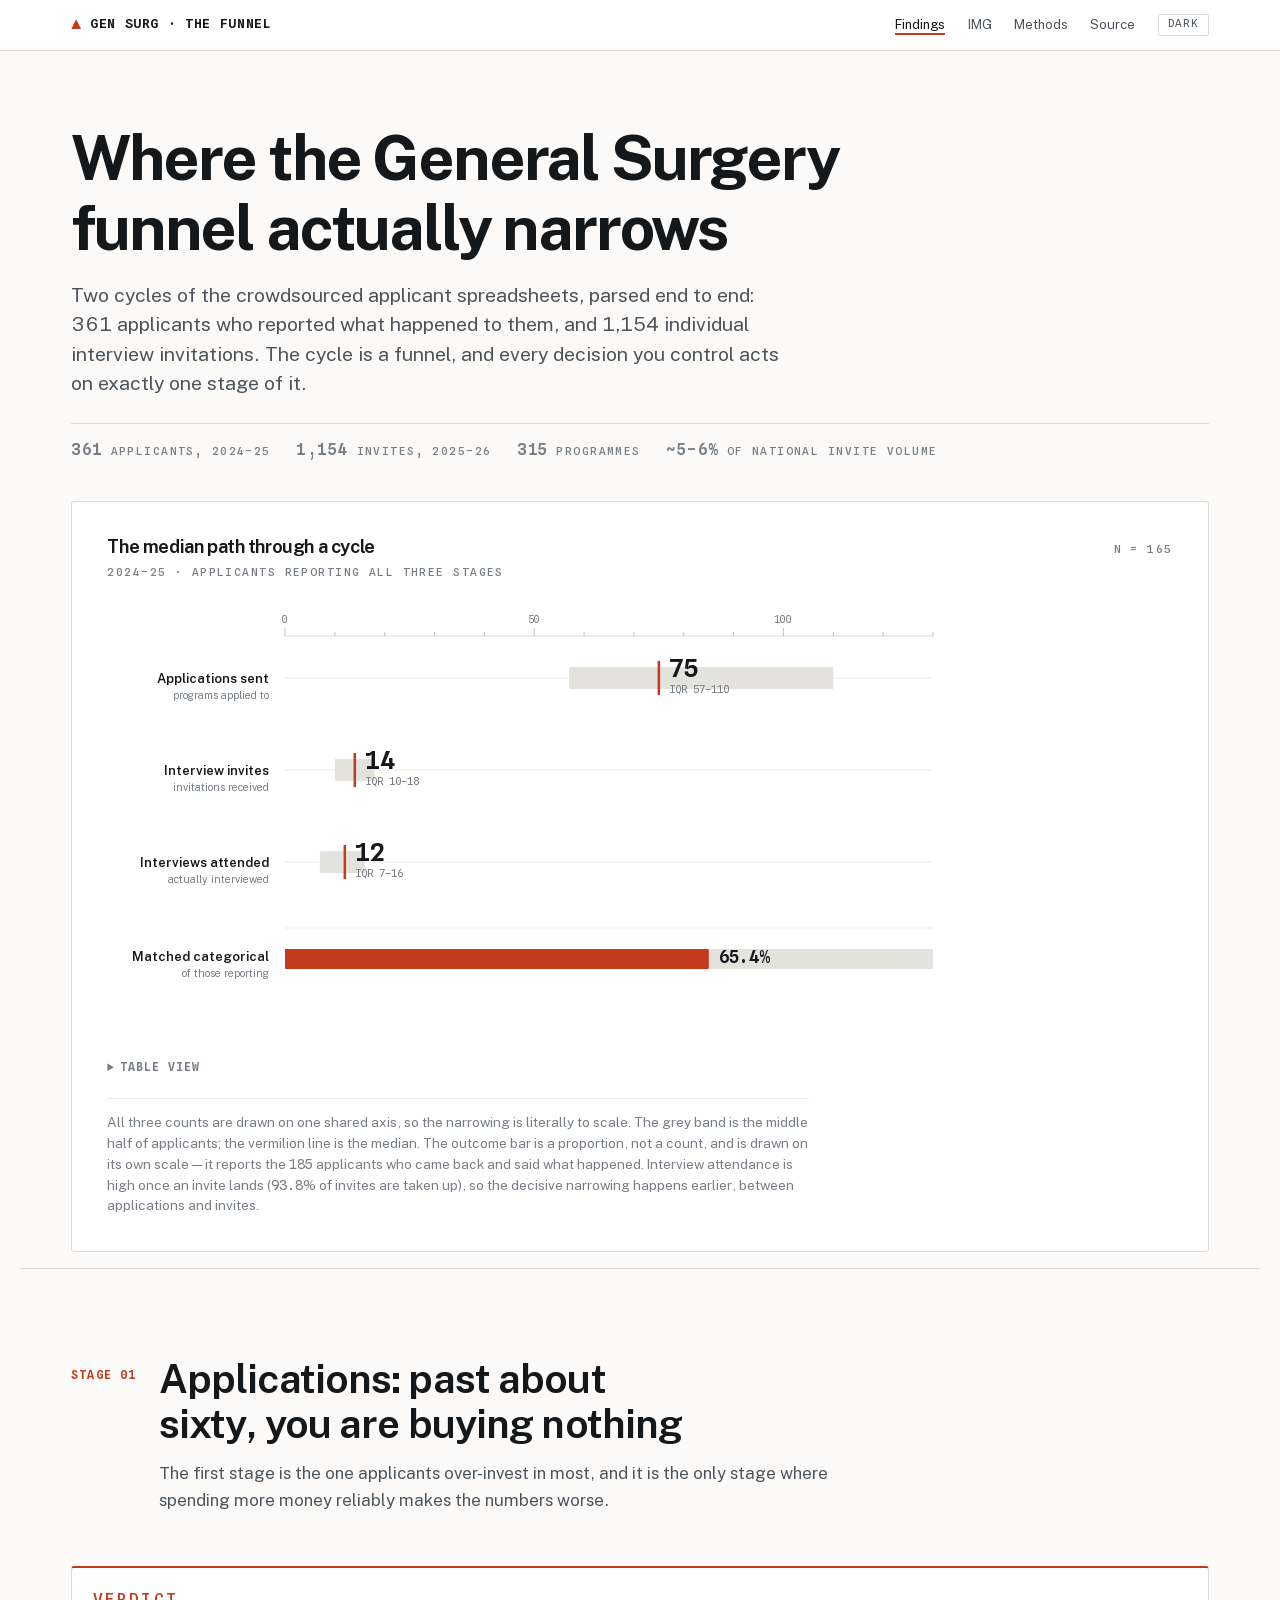
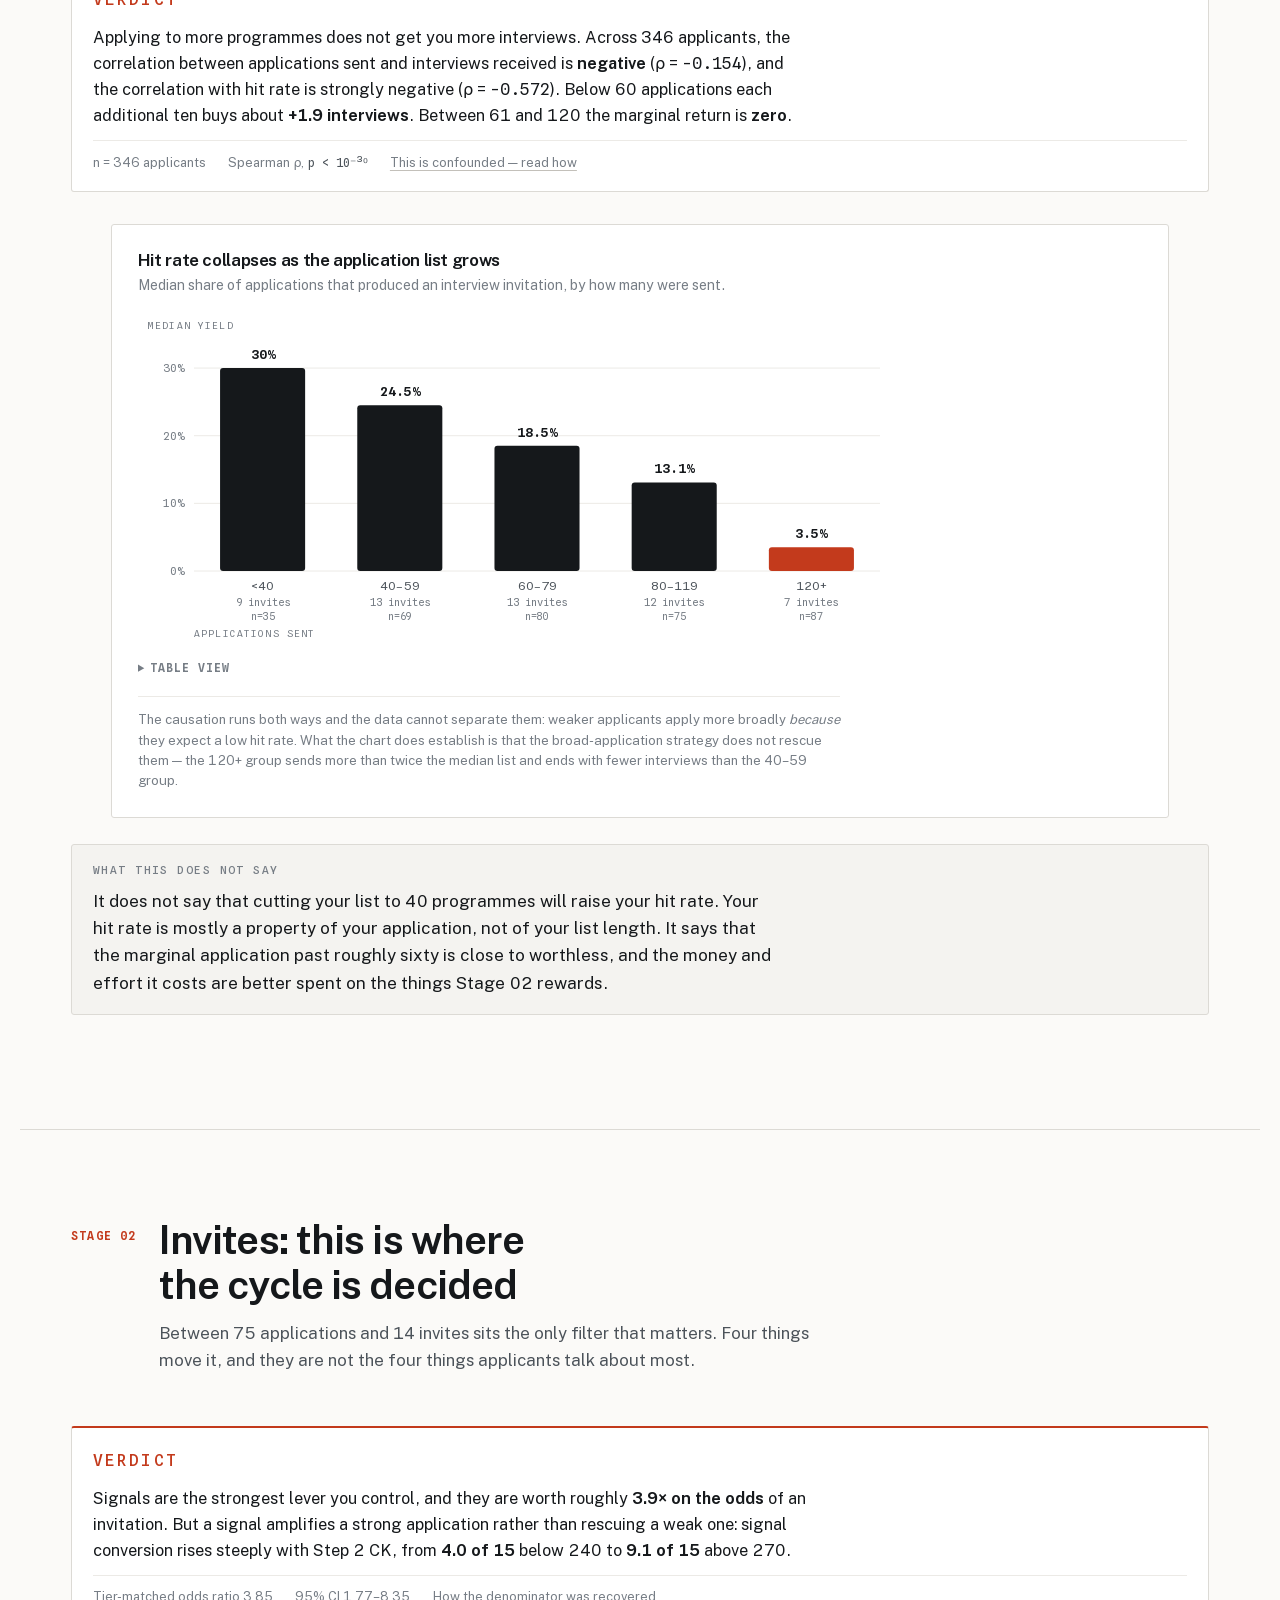
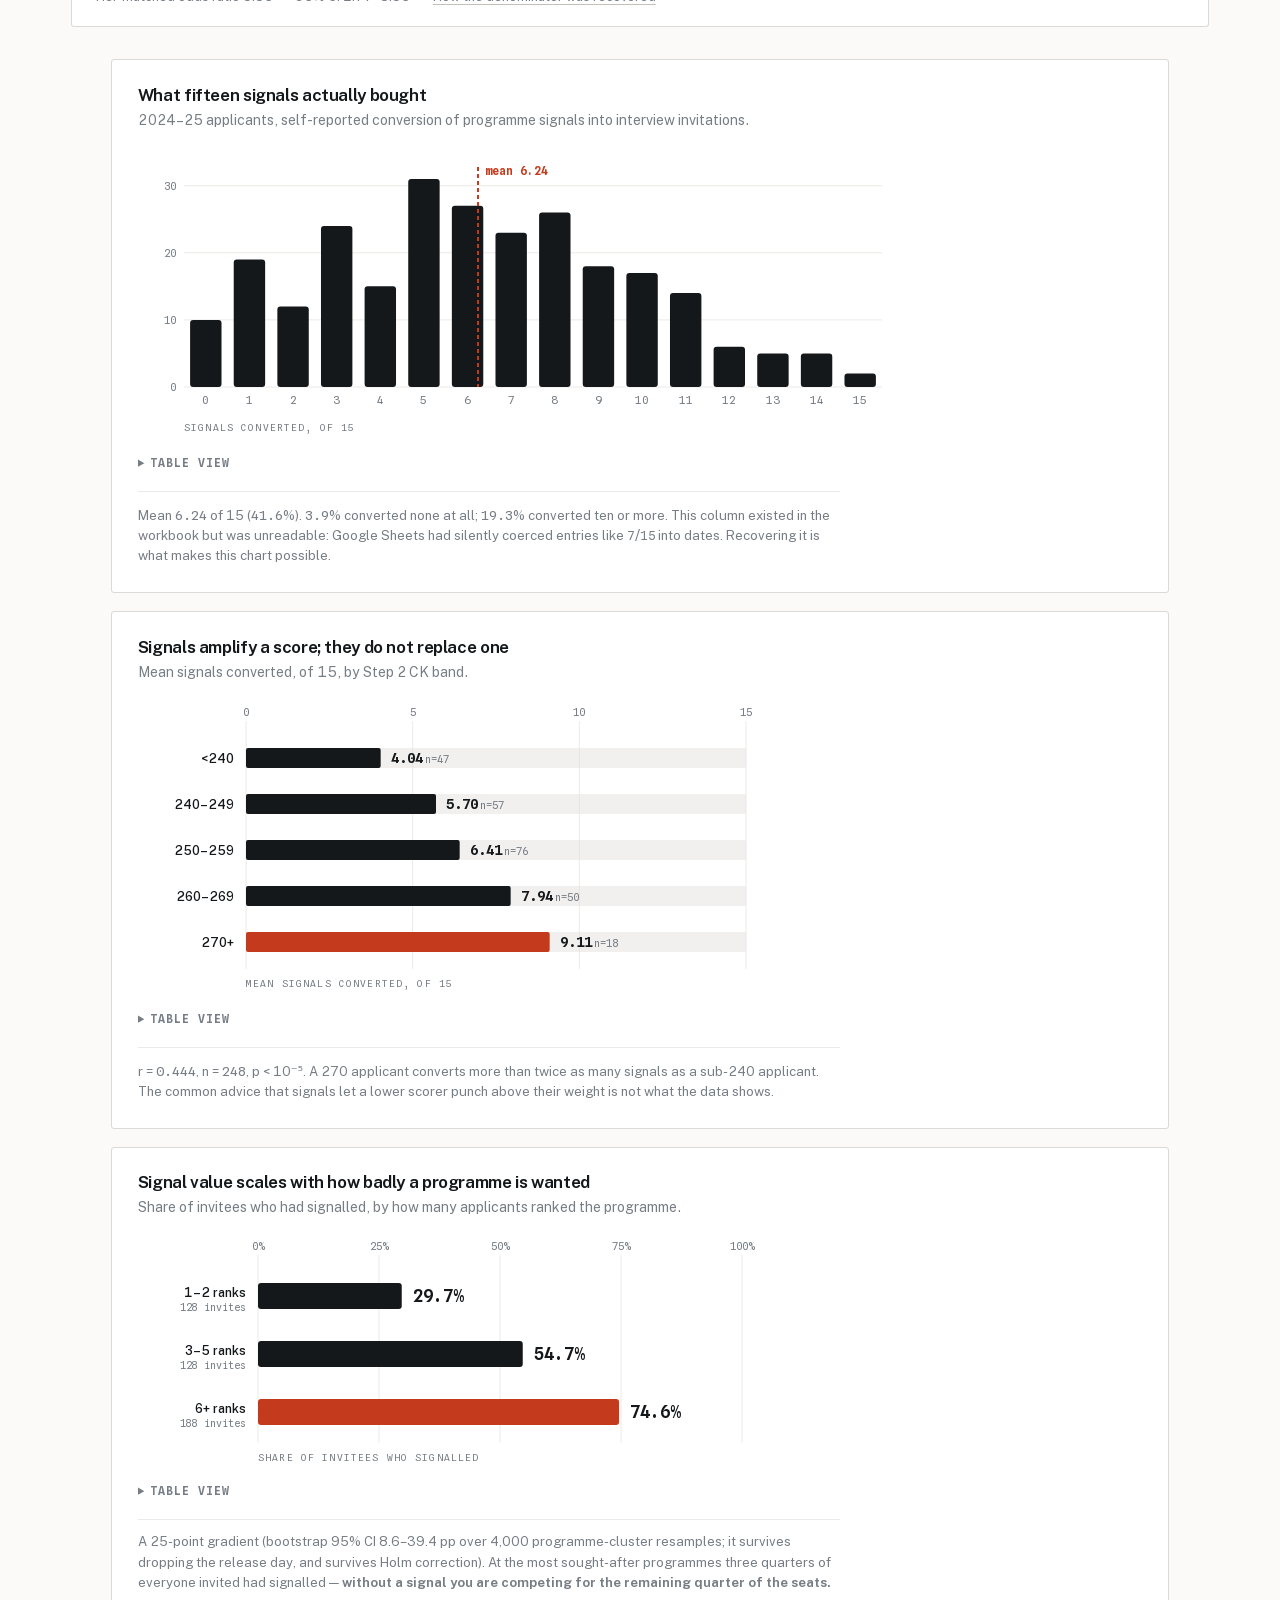
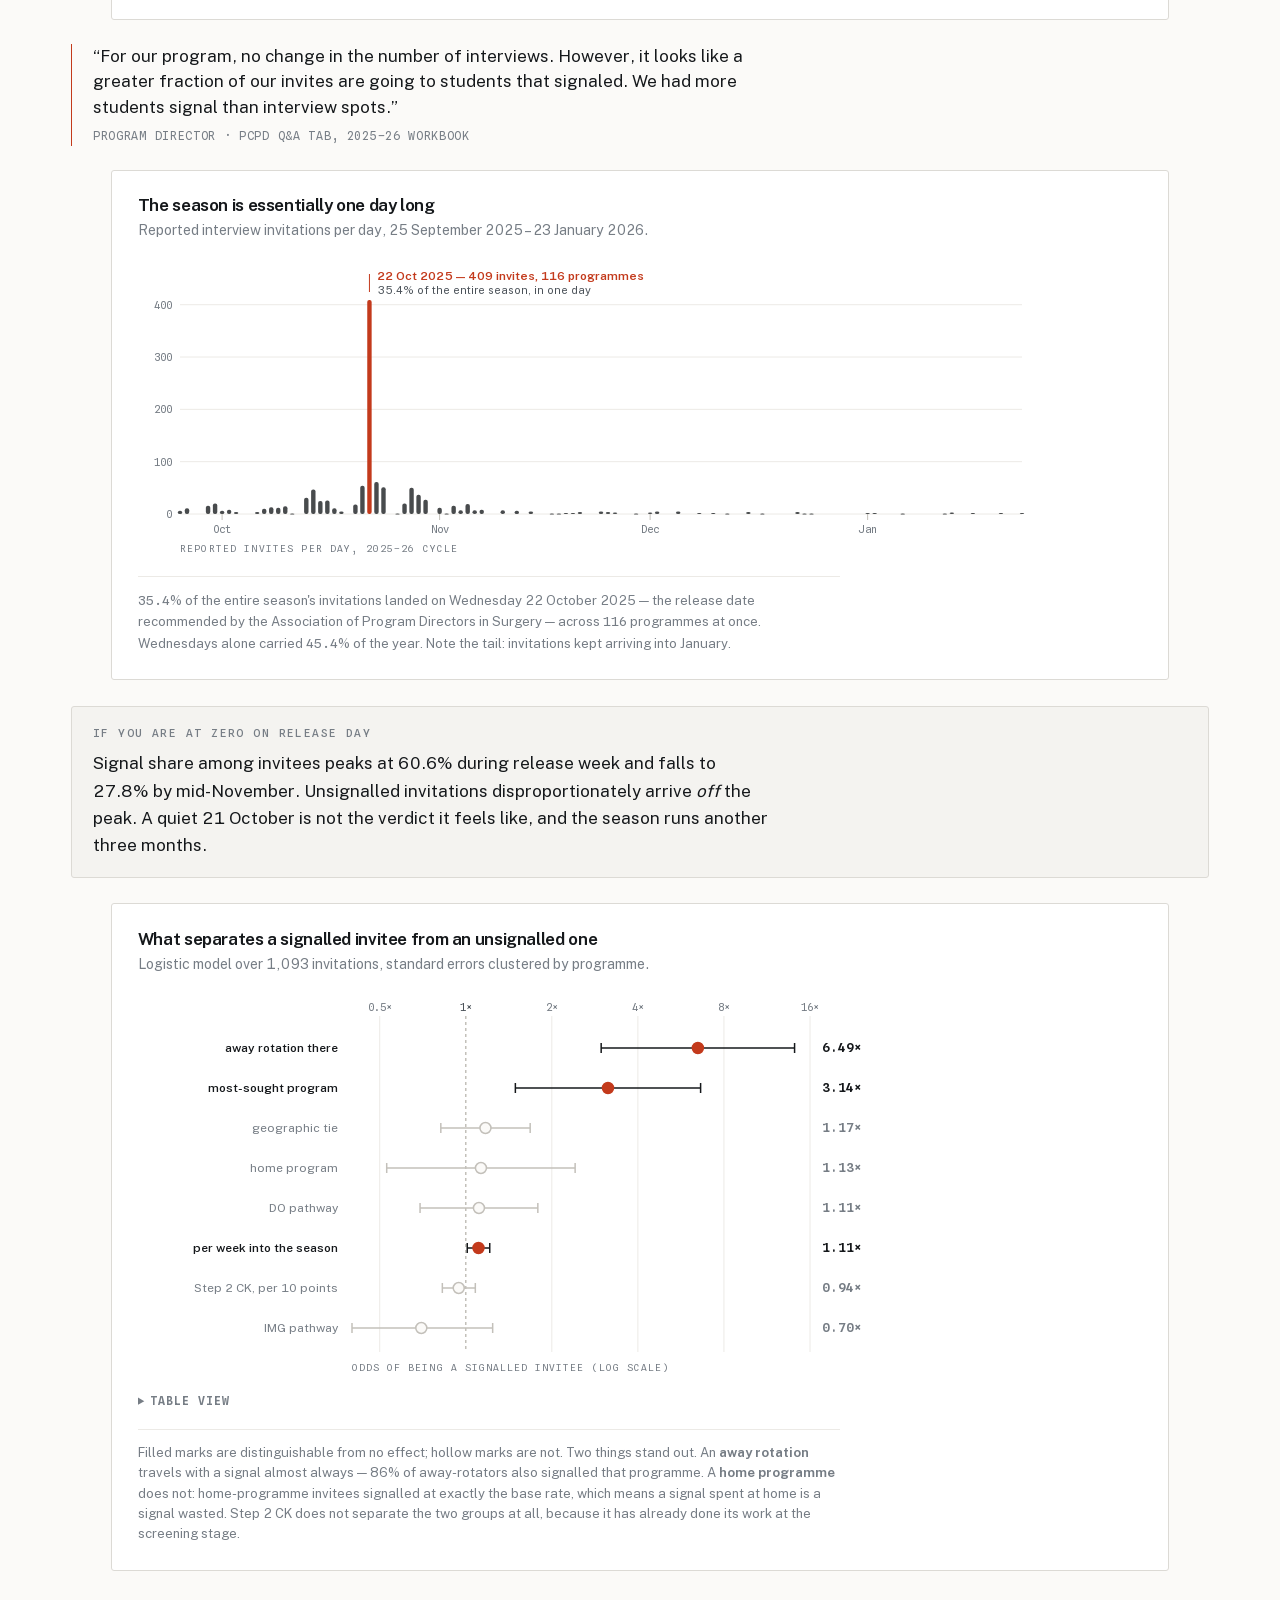
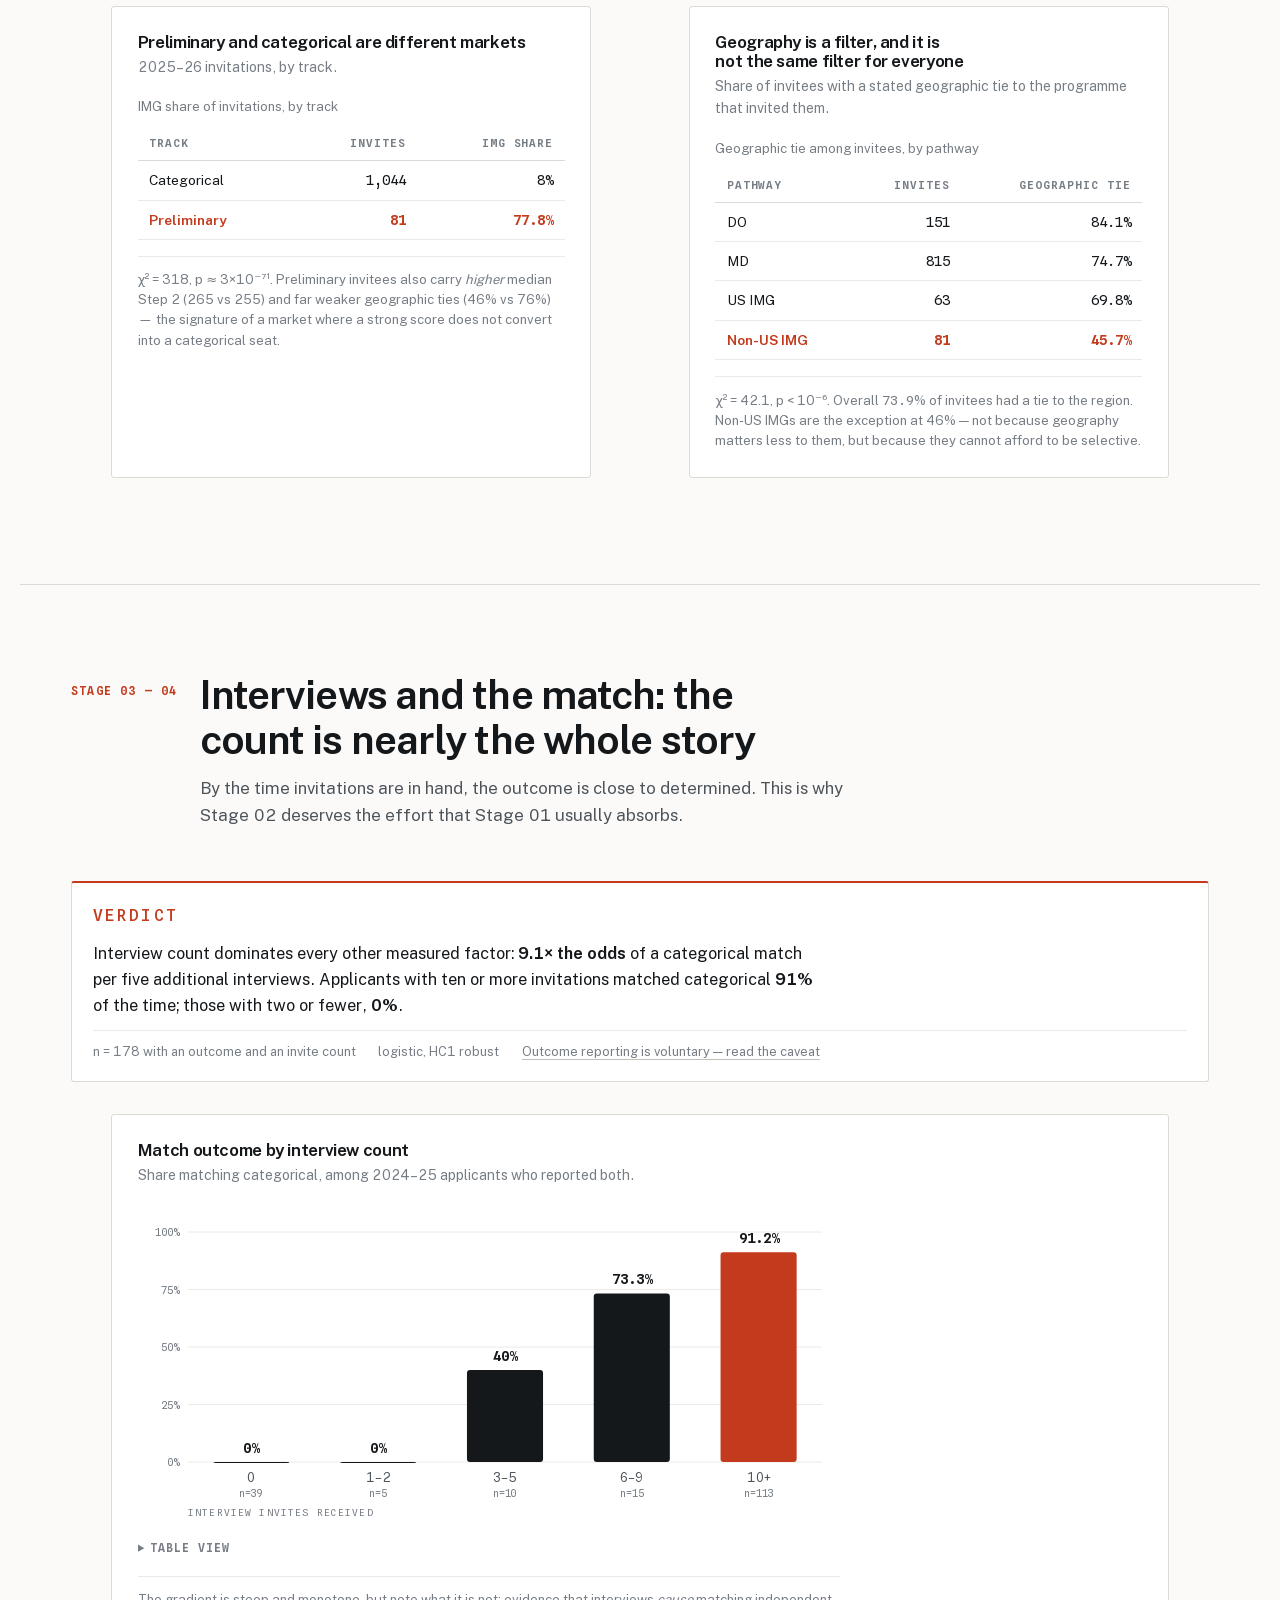
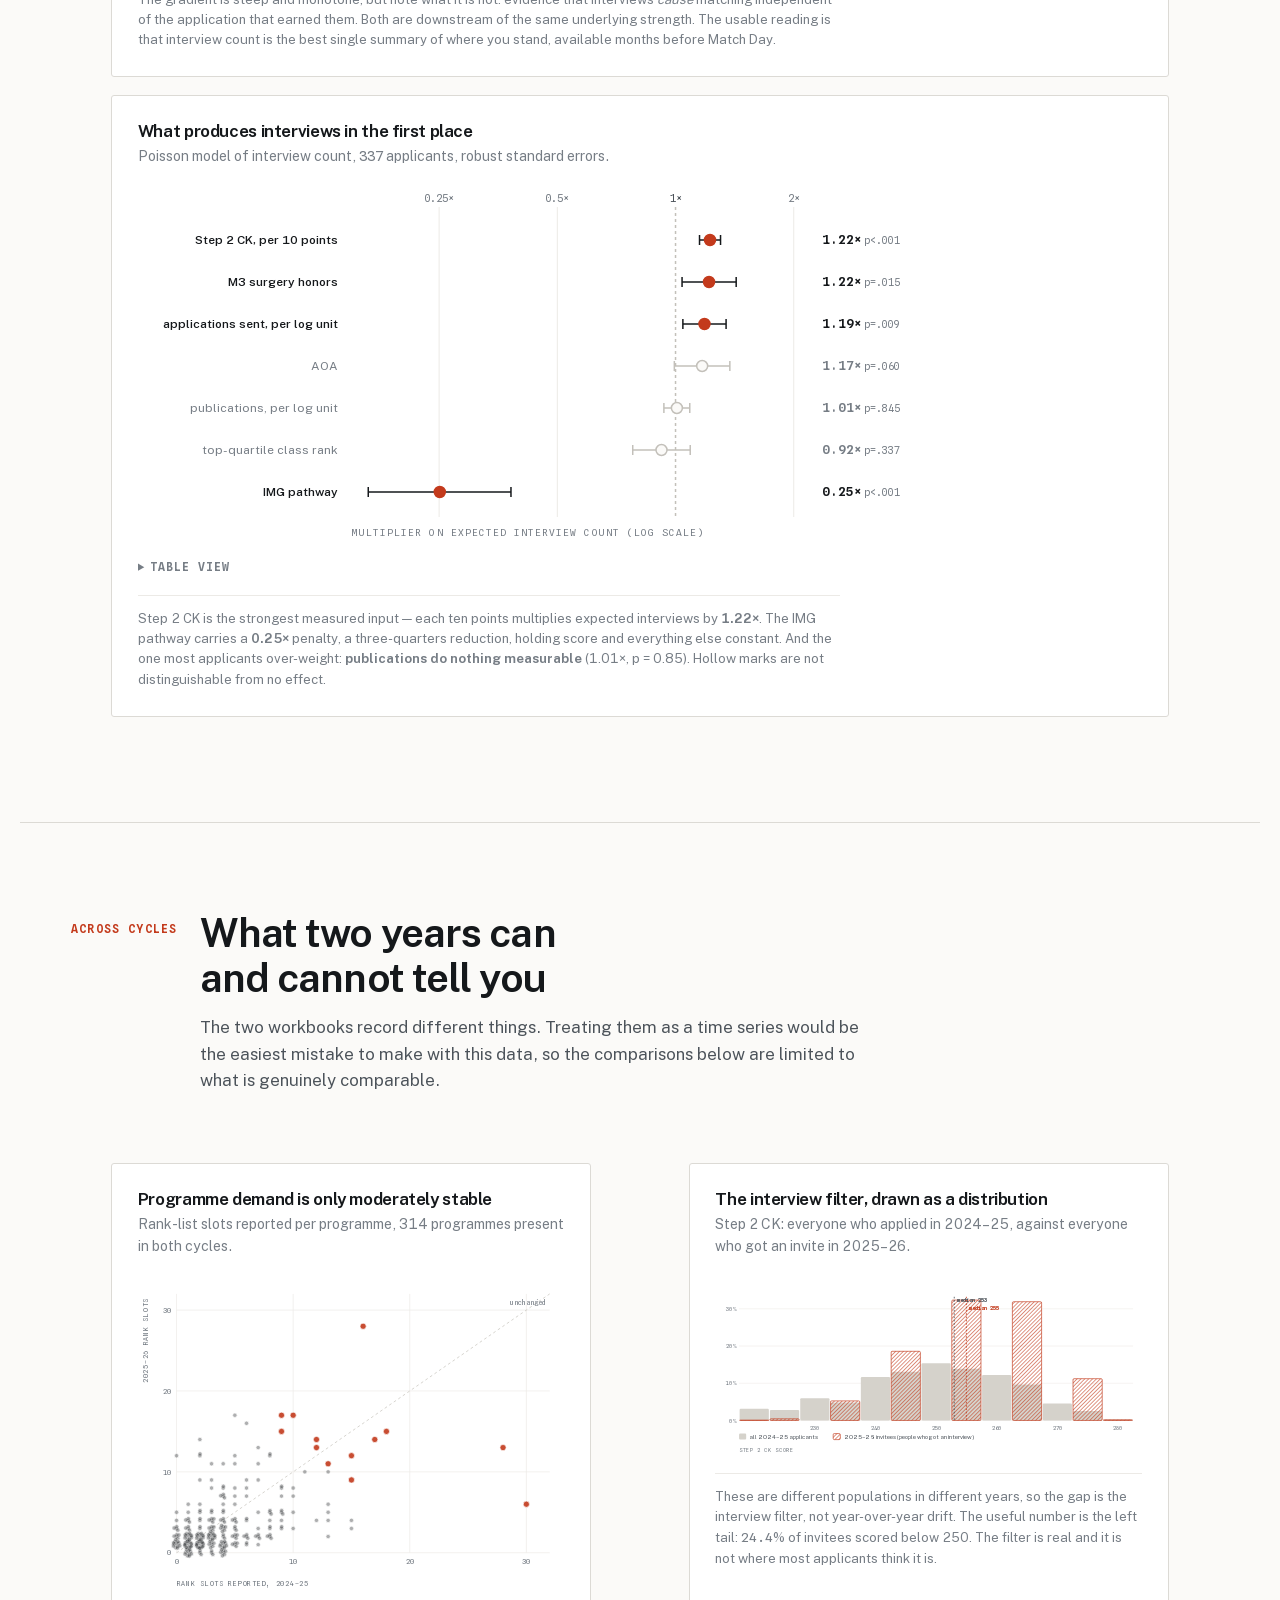
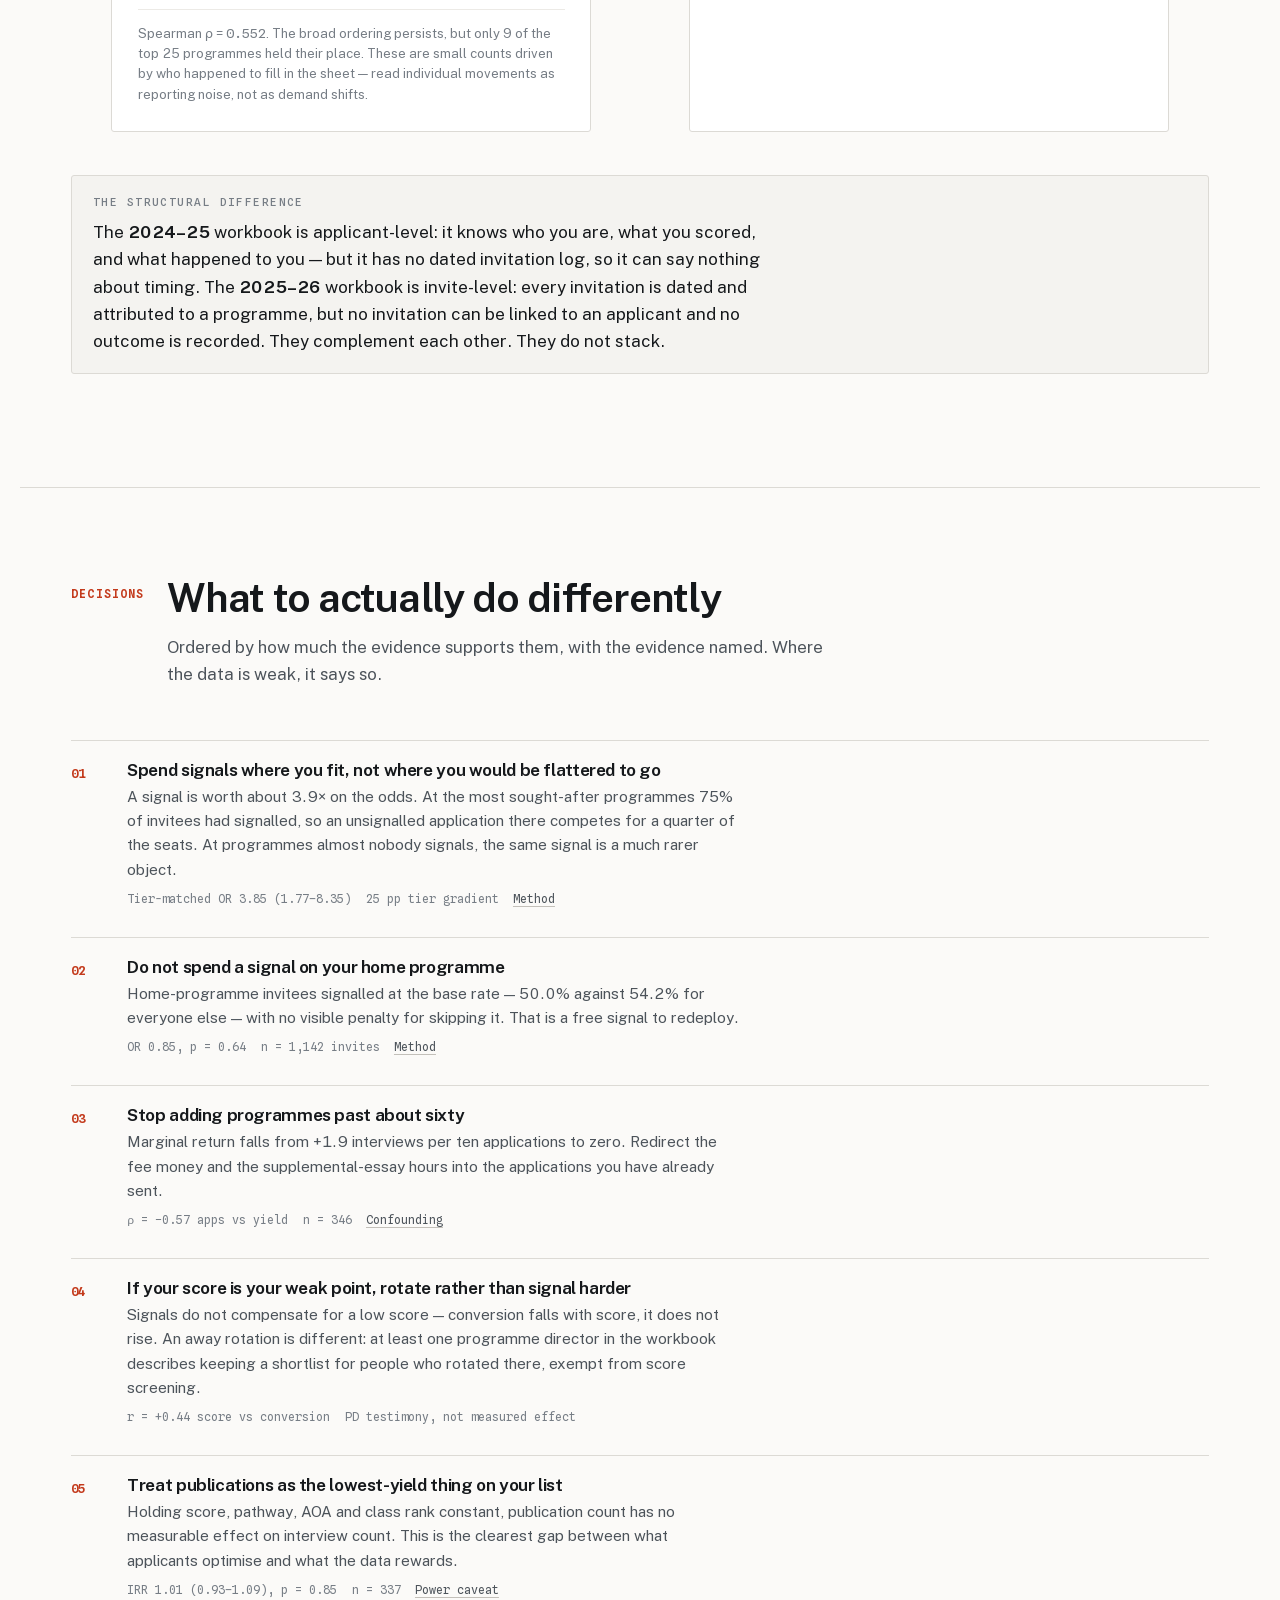
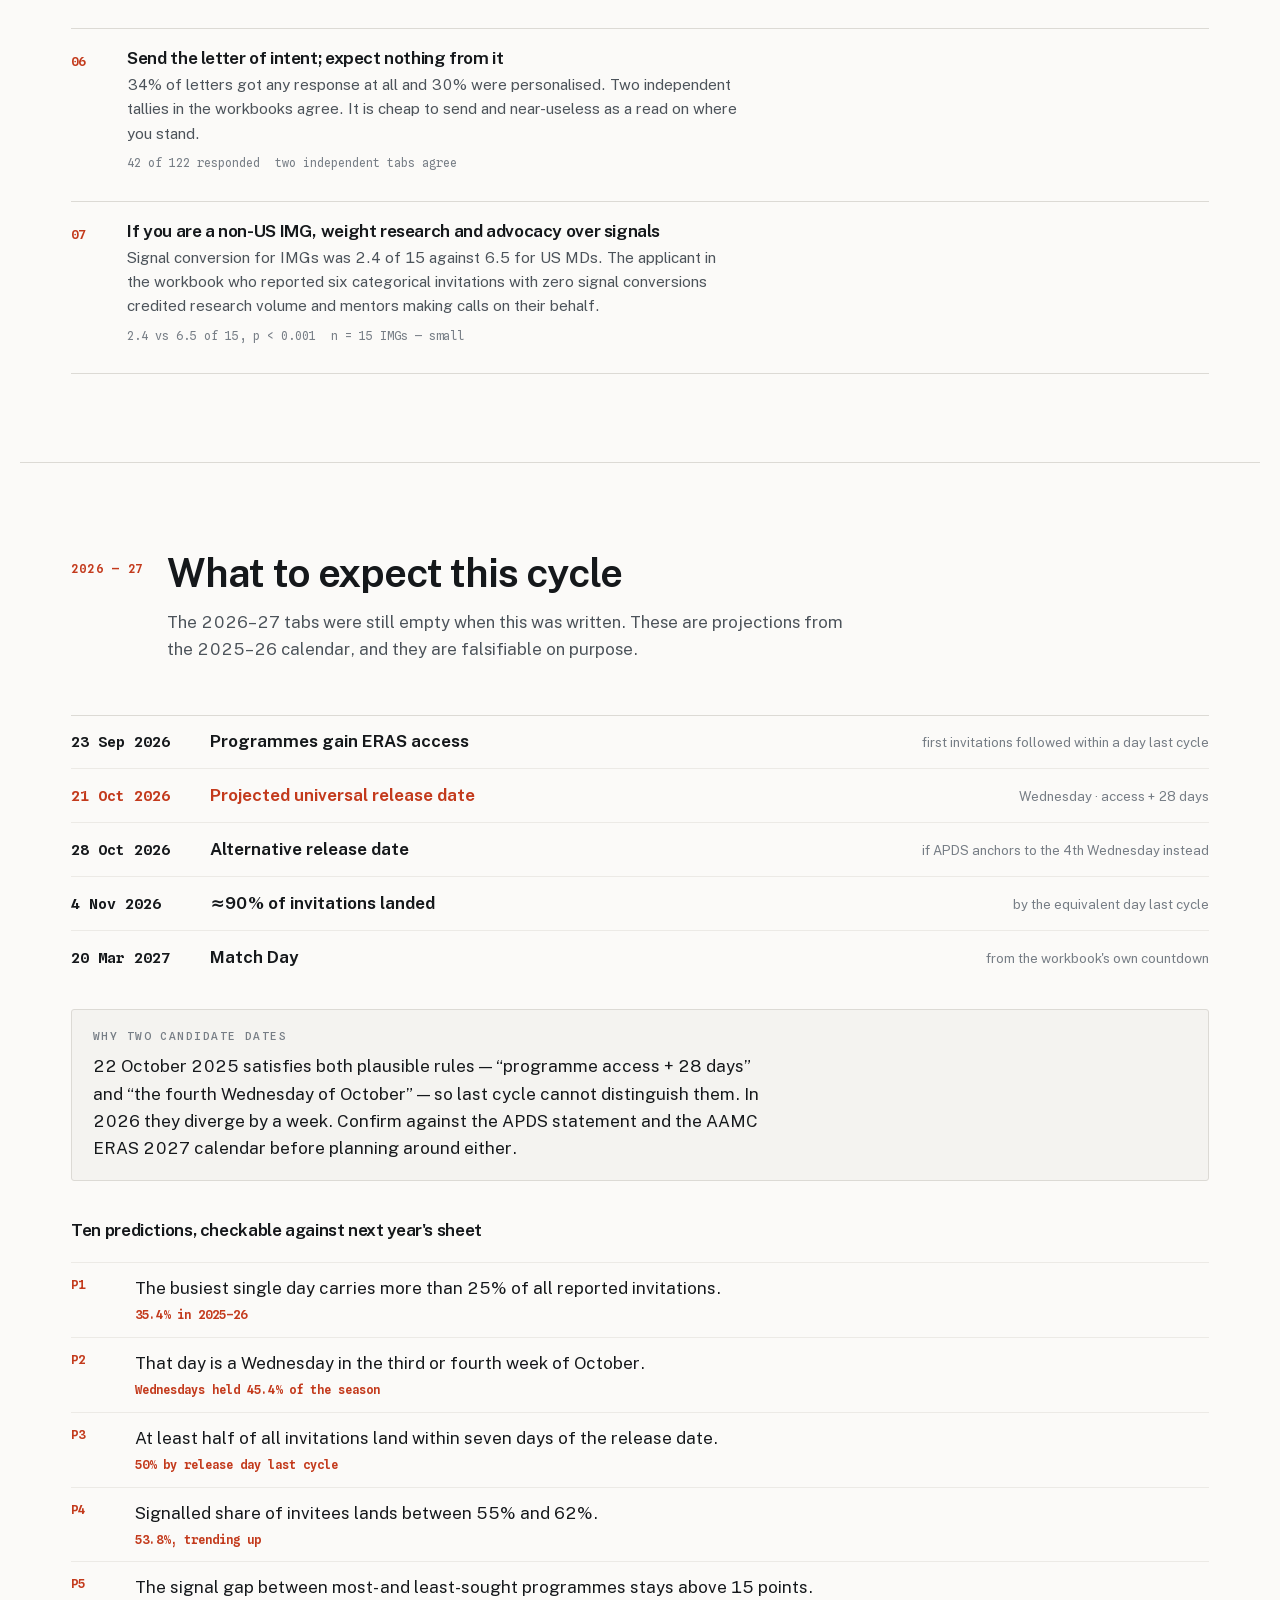
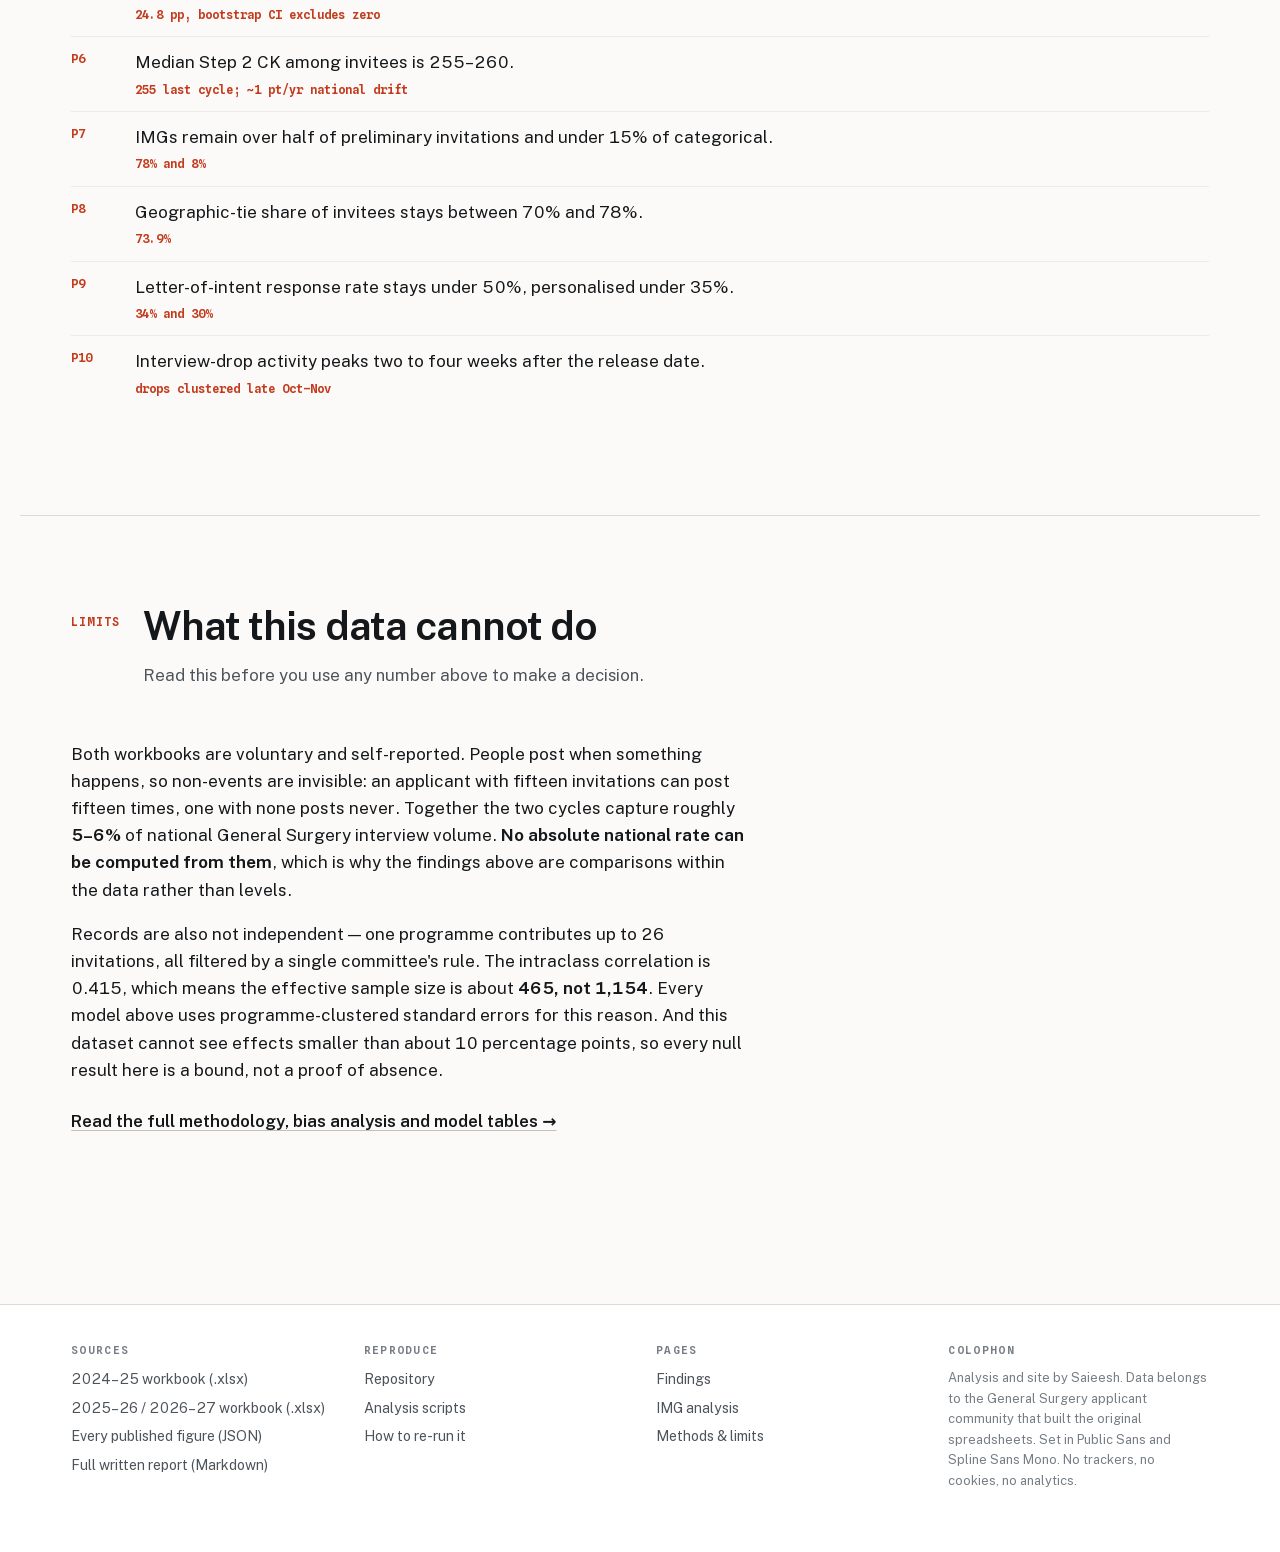
==== index.html @ 7d0b886e "Two-cycle analysis of the Gen Surgery applicant spreadsheets Parses 361 applicant records (2024-25, " ====
<!doctype html>
<html lang="en">
<head>
<meta charset="utf-8">
<meta name="viewport" content="width=device-width, initial-scale=1">
<title>The Funnel — what actually drives a General Surgery match</title>
<meta name="description" content="Two cycles of the crowdsourced General Surgery applicant spreadsheets, analysed: 361 applicants with outcomes and 1,154 interview invites. Where the funnel narrows, and which decisions act on which stage.">
<meta property="og:title" content="The Funnel — what actually drives a General Surgery match">
<meta property="og:description" content="361 applicants with outcomes. 1,154 interview invites. What the numbers support, and what they cannot.">
<meta property="og:type" content="website">
<meta name="theme-color" content="#FBFAF8" media="(prefers-color-scheme: light)">
<meta name="theme-color" content="#0D0F11" media="(prefers-color-scheme: dark)">
<script>document.documentElement.classList.add("js");</script>
<link rel="stylesheet" href="assets/style.css">
<link rel="preload" href="assets/fonts/publicsans-2.woff2" as="font" type="font/woff2" crossorigin>
<link rel="icon" href="data:image/svg+xml,%3Csvg xmlns='http://www.w3.org/2000/svg' viewBox='0 0 16 16'%3E%3Cpath d='M8 2 L14 14 L2 14 Z' fill='%23C33A1C'/%3E%3C/svg%3E">
</head>
<body>
<!--
  THESIS: The application cycle is a funnel with four narrowing stages, and every decision an
  applicant controls acts on exactly one of them. Refuses the dashboard of equal-weight stat
  cards that lets unrelated findings float with no causal order.
  OWN-WORLD: A calibrated measuring instrument. Near-monochrome paper ground, hairline
  graduations, tabular figures throughout, and one vermilion index mark used only where a value
  is actually measured — never as decoration. Public Sans + Spline Sans Mono. Range bands carry
  spread; index lines carry the median.
  STORY: The reader sees where the funnel actually narrows, learns which lever acts on that
  stage and how strong the evidence is, and leaves having changed one decision.
  FIRST VIEWPORT: The instrument at full width — three graduated scales on one shared axis,
  75 applications narrowing to 14 invites to 12 interviews, plus an outcome proportion bar.
  Title block above, one-line thesis, provenance rule beneath. No hero headline, no CTA.
  FORM: The funnel; candidate 4 of 7 on the grounded structural list; seed key d574877b.
  FINISH: unreviewed and undocumented is unfinished; this build ends with the finish review, the verdict, and DESIGN.md
-->
<a class="skip" href="#main">Skip to content</a>

<header class="masthead">
  <div class="wrap masthead-in">
    <a class="wordmark" href="./">GEN SURG · THE FUNNEL</a>
    <nav aria-label="Primary">
      <a href="./" aria-current="page">Findings</a>
      <a href="img.html">IMG</a>
      <a href="methods.html">Methods</a>
      <a href="https://github.com/saieeshb/gensurg-funnel">Source</a>
      <button class="theme-btn" id="theme" type="button">Dark</button>
    </nav>
  </div>
</header>

<main id="main">

<!-- ============ TITLE BLOCK + THE INSTRUMENT ============ -->
<section class="wrap titleblock">
  <h1>Where the General Surgery funnel actually narrows</h1>
  <p class="thesis">
    Two cycles of the crowdsourced applicant spreadsheets, parsed end to end: 361 applicants who
    reported what happened to them, and 1,154 individual interview invitations. The cycle is a
    funnel, and every decision you control acts on exactly one stage of it.
  </p>
  <div class="provenance grad-label">
    <span><b class="num" data-val="meta.applicants_2425"></b> applicants, 2024–25</span>
    <span><b class="num" data-val="meta.invites_2526"></b> invites, 2025–26</span>
    <span><b class="num" data-val="meta.programs_2526"></b> programmes</span>
    <span><b class="num">~5–6%</b> of national invite volume</span>
  </div>
</section>

<section class="wrap">
  <div class="instrument">
    <div class="instrument-head">
      <div>
        <h2 style="font-size:1.15rem">The median path through a cycle</h2>
        <p class="grad-label" style="margin:.4rem 0 0">2024–25 · applicants reporting all three stages</p>
      </div>
      <p class="grad-label" style="margin:0">n = <span class="num" data-val="funnel.spine_n"></span></p>
    </div>
    <figure>
      <div class="chart chart--wide" id="fig-funnel"></div>
      <figcaption>
        All three counts are drawn on one shared axis, so the narrowing is literally to scale. The
        grey band is the middle half of applicants; the vermilion line is the median. The outcome
        bar is a proportion, not a count, and is drawn on its own scale — it reports the
        <span class="num" data-val="match_stats.n"></span> applicants who came back and said what
        happened. Interview attendance is high once an invite lands
        (<span class="num" data-val="funnel.attend_rate"></span>% of invites are taken up), so the
        decisive narrowing happens earlier, between applications and invites.
      </figcaption>
    </figure>
  </div>
</section>

<!-- ============ STAGE 01 — APPLICATIONS ============ -->
<section class="wrap stage" id="applications">
  <div class="stage-head">
    <p class="stage-mark">STAGE 01</p>
    <h2>Applications: past about sixty, you are buying nothing</h2>
    <p class="lede">
      The first stage is the one applicants over-invest in most, and it is the only stage where
      spending more money reliably makes the numbers worse.
    </p>
  </div>

  <div class="verdict">
    <p class="grad-label">Verdict</p>
    <p>
      Applying to more programmes does not get you more interviews. Across 346 applicants, the
      correlation between applications sent and interviews received is
      <strong>negative</strong> (ρ = <span class="num" data-val="yield_stats.rho_apps_ii" data-dp="3"></span>),
      and the correlation with hit rate is strongly negative
      (ρ = <span class="num" data-val="yield_stats.rho_apps_yield" data-dp="3"></span>). Below 60 applications
      each additional ten buys about <strong>+1.9 interviews</strong>. Between 61 and 120 the
      marginal return is <strong>zero</strong>.
    </p>
    <div class="verdict-meta">
      <span>n = 346 applicants</span>
      <span>Spearman ρ, <code>p &lt; 10⁻³⁰</code></span>
      <span><a href="methods.html#confounding">This is confounded — read how</a></span>
    </div>
  </div>

  <figure class="figure">
    <h3>Hit rate collapses as the application list grows</h3>
    <p class="sub">Median share of applications that produced an interview invitation, by how many were sent.</p>
    <div class="chart chart--wide" id="fig-yield"></div>
    <figcaption>
      The causation runs both ways and the data cannot separate them: weaker applicants apply more
      broadly <em>because</em> they expect a low hit rate. What the chart does establish is that
      the broad-application strategy does not rescue them — the 120+ group sends more than twice
      the median list and ends with fewer interviews than the 40–59 group.
    </figcaption>
  </figure>

  <div class="caution">
    <p class="grad-label">What this does not say</p>
    <p>
      It does not say that cutting your list to 40 programmes will raise your hit rate. Your hit
      rate is mostly a property of your application, not of your list length. It says that the
      marginal application past roughly sixty is close to worthless, and the money and effort it
      costs are better spent on the things Stage 02 rewards.
    </p>
  </div>
</section>

<!-- ============ STAGE 02 — INVITES ============ -->
<section class="wrap stage" id="invites">
  <div class="stage-head">
    <p class="stage-mark">STAGE 02</p>
    <h2>Invites: this is where the cycle is decided</h2>
    <p class="lede">
      Between 75 applications and 14 invites sits the only filter that matters. Four things move
      it, and they are not the four things applicants talk about most.
    </p>
  </div>

  <div class="verdict">
    <p class="grad-label">Verdict</p>
    <p>
      Signals are the strongest lever you control, and they are worth roughly
      <strong>3.9× on the odds</strong> of an invitation. But a signal amplifies a strong
      application rather than rescuing a weak one: signal conversion rises steeply with Step 2 CK,
      from <strong>4.0 of 15</strong> below 240 to <strong>9.1 of 15</strong> above 270.
    </p>
    <div class="verdict-meta">
      <span>Tier-matched odds ratio 3.85</span>
      <span>95% CI 1.77–8.35</span>
      <span><a href="methods.html#denominator">How the denominator was recovered</a></span>
    </div>
  </div>

  <div>
    <figure class="figure">
      <h3>What fifteen signals actually bought</h3>
      <p class="sub">2024–25 applicants, self-reported conversion of programme signals into interview invitations.</p>
      <div class="chart chart--wide" id="fig-signal-dist"></div>
      <figcaption>
        Mean <span class="num" data-val="signal_stats.mean" data-dp="2"></span> of 15
        (<span class="num" data-val="signal_stats.pct"></span>%).
        <span class="num" data-val="signal_stats.zero_pct"></span>% converted none at all;
        <span class="num" data-val="signal_stats.ten_plus_pct"></span>% converted ten or more.
        This column existed in the workbook but was unreadable: Google Sheets had silently
        coerced entries like <code>7/15</code> into dates. Recovering it is what makes this
        chart possible.
      </figcaption>
    </figure>

    <figure class="figure">
      <h3>Signals amplify a score; they do not replace one</h3>
      <p class="sub">Mean signals converted, of 15, by Step 2 CK band.</p>
      <div class="chart chart--wide" id="fig-signal-score"></div>
      <figcaption>
        r = <span class="num" data-val="signal_score_corr.r" data-dp="3"></span>,
        n = <span class="num" data-val="signal_score_corr.n"></span>, p &lt; 10⁻⁵. A 270 applicant
        converts more than twice as many signals as a sub-240 applicant. The common advice that
        signals let a lower scorer punch above their weight is not what the data shows.
      </figcaption>
    </figure>
  </div>

  <figure class="figure">
    <h3>Signal value scales with how badly a programme is wanted</h3>
    <p class="sub">Share of invitees who had signalled, by how many applicants ranked the programme.</p>
    <div class="chart chart--wide" id="fig-tier"></div>
    <figcaption>
      A 25-point gradient (bootstrap 95% CI 8.6–39.4 pp over 4,000 programme-cluster resamples;
      it survives dropping the release day, and survives Holm correction). At the most sought-after
      programmes three quarters of everyone invited had signalled — <strong>without a signal you
      are competing for the remaining quarter of the seats.</strong>
    </figcaption>
  </figure>

  <blockquote class="pd">
    <p>“For our program, no change in the number of interviews. However, it looks like a greater
      fraction of our invites are going to students that signaled. We had more students signal
      than interview spots.”</p>
    <cite>Program director · PCPD Q&amp;A tab, 2025–26 workbook</cite>
  </blockquote>

  <figure class="figure">
    <h3>The season is essentially one day long</h3>
    <p class="sub">Reported interview invitations per day, 25 September 2025 – 23 January 2026.</p>
    <div class="chart chart--wide" id="fig-timeline"></div>
    <figcaption>
      <span class="num" data-val="timeline_stats.peak_share"></span>% of the entire season's
      invitations landed on Wednesday 22 October 2025 — the release date recommended by the
      Association of Program Directors in Surgery — across
      <span class="num" data-val="timeline_stats.peak_programs"></span> programmes at once.
      Wednesdays alone carried <span class="num" data-val="timeline_stats.wed_share"></span>% of
      the year. Note the tail: invitations kept arriving into January.
    </figcaption>
  </figure>

  <div class="caution">
    <p class="grad-label">If you are at zero on release day</p>
    <p>
      Signal share among invitees peaks at 60.6% during release week and falls to 27.8% by
      mid-November. Unsignalled invitations disproportionately arrive <em>off</em> the peak. A
      quiet 21 October is not the verdict it feels like, and the season runs another three months.
    </p>
  </div>

  <figure class="figure">
    <h3>What separates a signalled invitee from an unsignalled one</h3>
    <p class="sub">Logistic model over 1,093 invitations, standard errors clustered by programme.</p>
    <div class="chart chart--wide" id="fig-invite-model"></div>
    <figcaption>
      Filled marks are distinguishable from no effect; hollow marks are not. Two things stand out.
      An <strong>away rotation</strong> travels with a signal almost always — 86% of away-rotators
      also signalled that programme. A <strong>home programme</strong> does not: home-programme
      invitees signalled at exactly the base rate, which means a signal spent at home is a signal
      wasted. Step 2 CK does not separate the two groups at all, because it has already done its
      work at the screening stage.
    </figcaption>
  </figure>

  <div class="grid-2">
    <figure class="figure">
      <h3>Preliminary and categorical are different markets</h3>
      <p class="sub">2025–26 invitations, by track.</p>
      <table>
        <caption>IMG share of invitations, by track</caption>
        <thead><tr><th>Track</th><th>Invites</th><th>IMG share</th></tr></thead>
        <tbody>
          <tr><td>Categorical</td><td class="n" data-val="prelim.cat_n"></td><td class="n"><span data-val="prelim.cat_img_pct"></span>%</td></tr>
          <tr class="is-index"><td>Preliminary</td><td class="n" data-val="prelim.prelim_n"></td><td class="n"><span data-val="prelim.prelim_img_pct"></span>%</td></tr>
        </tbody>
      </table>
      <figcaption>
        χ² = 318, p ≈ 3×10⁻⁷¹. Preliminary invitees also carry <em>higher</em> median Step 2 (265
        vs 255) and far weaker geographic ties (46% vs 76%) — the signature of a market where a
        strong score does not convert into a categorical seat.
      </figcaption>
    </figure>

    <figure class="figure">
      <h3>Geography is a filter, and it is not the same filter for everyone</h3>
      <p class="sub">Share of invitees with a stated geographic tie to the programme that invited them.</p>
      <table>
        <caption>Geographic tie among invitees, by pathway</caption>
        <thead><tr><th>Pathway</th><th>Invites</th><th>Geographic tie</th></tr></thead>
        <tbody id="geo-rows"></tbody>
      </table>
      <figcaption>
        χ² = 42.1, p &lt; 10⁻⁶. Overall
        <span class="num" data-val="composition.geo"></span>% of invitees had a tie to the region.
        Non-US IMGs are the exception at 46% — not because geography matters less to them, but
        because they cannot afford to be selective.
      </figcaption>
    </figure>
  </div>
</section>

<!-- ============ STAGE 03/04 — INTERVIEWS AND MATCH ============ -->
<section class="wrap stage" id="match">
  <div class="stage-head">
    <p class="stage-mark">STAGE 03 — 04</p>
    <h2>Interviews and the match: the count is nearly the whole story</h2>
    <p class="lede">
      By the time invitations are in hand, the outcome is close to determined. This is why Stage 02
      deserves the effort that Stage 01 usually absorbs.
    </p>
  </div>

  <div class="verdict">
    <p class="grad-label">Verdict</p>
    <p>
      Interview count dominates every other measured factor: <strong>9.1× the odds</strong> of a
      categorical match per five additional interviews. Applicants with ten or more invitations
      matched categorical <strong>91%</strong> of the time; those with two or fewer,
      <strong>0%</strong>.
    </p>
    <div class="verdict-meta">
      <span>n = 178 with an outcome and an invite count</span>
      <span>logistic, HC1 robust</span>
      <span><a href="methods.html#outcome-bias">Outcome reporting is voluntary — read the caveat</a></span>
    </div>
  </div>

  <figure class="figure">
    <h3>Match outcome by interview count</h3>
    <p class="sub">Share matching categorical, among 2024–25 applicants who reported both.</p>
    <div class="chart chart--wide" id="fig-match"></div>
    <figcaption>
      The gradient is steep and monotone, but note what it is not: evidence that interviews
      <em>cause</em> matching independent of the application that earned them. Both are downstream
      of the same underlying strength. The usable reading is that interview count is the best
      single summary of where you stand, available months before Match Day.
    </figcaption>
  </figure>

  <figure class="figure">
    <h3>What produces interviews in the first place</h3>
    <p class="sub">Poisson model of interview count, <span class="num" data-val="poisson_n"></span> applicants, robust standard errors.</p>
    <div class="chart chart--wide" id="fig-forest"></div>
    <figcaption>
      Step 2 CK is the strongest measured input — each ten points multiplies expected interviews by
      <strong>1.22×</strong>. The IMG pathway carries a <strong>0.25×</strong> penalty, a
      three-quarters reduction, holding score and everything else constant. And the one most
      applicants over-weight: <strong>publications do nothing measurable</strong> (1.01×,
      p = 0.85). Hollow marks are not distinguishable from no effect.
    </figcaption>
  </figure>
</section>

<!-- ============ TWO CYCLES ============ -->
<section class="wrap stage" id="two-cycles">
  <div class="stage-head">
    <p class="stage-mark">ACROSS CYCLES</p>
    <h2>What two years can and cannot tell you</h2>
    <p class="lede">
      The two workbooks record different things. Treating them as a time series would be the
      easiest mistake to make with this data, so the comparisons below are limited to what is
      genuinely comparable.
    </p>
  </div>

  <div class="grid-2">
    <figure class="figure">
      <h3>Programme demand is only moderately stable</h3>
      <p class="sub">Rank-list slots reported per programme, 314 programmes present in both cycles.</p>
      <div class="chart" id="fig-demand"></div>
      <figcaption>
        Spearman ρ = <span class="num" data-val="demand_rho" data-dp="3"></span>. The broad ordering persists,
        but only 9 of the top 25 programmes held their place. These are small counts driven by who
        happened to fill in the sheet — read individual movements as reporting noise, not as
        demand shifts.
      </figcaption>
    </figure>

    <figure class="figure">
      <h3>The interview filter, drawn as a distribution</h3>
      <p class="sub">Step 2 CK: everyone who applied in 2024–25, against everyone who got an invite in 2025–26.</p>
      <div class="chart" id="fig-step2"></div>
      <figcaption>
        These are different populations in different years, so the gap is the interview filter, not
        year-over-year drift. The useful number is the left tail:
        <span class="num" data-val="step2.stats.inv_below_250"></span>% of invitees scored below
        250. The filter is real and it is not where most applicants think it is.
      </figcaption>
    </figure>
  </div>

  <div class="caution">
    <p class="grad-label">The structural difference</p>
    <p>
      The <strong>2024–25</strong> workbook is applicant-level: it knows who you are, what you
      scored, and what happened to you — but it has no dated invitation log, so it can say nothing
      about timing. The <strong>2025–26</strong> workbook is invite-level: every invitation is
      dated and attributed to a programme, but no invitation can be linked to an applicant and no
      outcome is recorded. They complement each other. They do not stack.
    </p>
  </div>
</section>

<!-- ============ WHAT TO DO ============ -->
<section class="wrap stage" id="do">
  <div class="stage-head">
    <p class="stage-mark">DECISIONS</p>
    <h2>What to actually do differently</h2>
    <p class="lede">
      Ordered by how much the evidence supports them, with the evidence named. Where the data is
      weak, it says so.
    </p>
  </div>

  <div class="actions">
    <div class="action">
      <div>
        <h3>Spend signals where you fit, not where you would be flattered to go</h3>
        <p>
          A signal is worth about 3.9× on the odds. At the most sought-after programmes 75% of
          invitees had signalled, so an unsignalled application there competes for a quarter of the
          seats. At programmes almost nobody signals, the same signal is a much rarer object.
        </p>
        <p class="evidence"><span>Tier-matched OR 3.85 (1.77–8.35)</span><span>25 pp tier gradient</span><a href="methods.html#denominator">Method</a></p>
      </div>
    </div>
    <div class="action">
      <div>
        <h3>Do not spend a signal on your home programme</h3>
        <p>
          Home-programme invitees signalled at the base rate — 50.0% against 54.2% for everyone
          else — with no visible penalty for skipping it. That is a free signal to redeploy.
        </p>
        <p class="evidence"><span>OR 0.85, p = 0.64</span><span>n = 1,142 invites</span><a href="methods.html#invite-model">Method</a></p>
      </div>
    </div>
    <div class="action">
      <div>
        <h3>Stop adding programmes past about sixty</h3>
        <p>
          Marginal return falls from +1.9 interviews per ten applications to zero. Redirect the
          fee money and the supplemental-essay hours into the applications you have already sent.
        </p>
        <p class="evidence"><span>ρ = −0.57 apps vs yield</span><span>n = 346</span><a href="methods.html#confounding">Confounding</a></p>
      </div>
    </div>
    <div class="action">
      <div>
        <h3>If your score is your weak point, rotate rather than signal harder</h3>
        <p>
          Signals do not compensate for a low score — conversion falls with score, it does not rise.
          An away rotation is different: at least one programme director in the workbook describes
          keeping a shortlist for people who rotated there, exempt from score screening.
        </p>
        <p class="evidence"><span>r = +0.44 score vs conversion</span><span>PD testimony, not measured effect</span></p>
      </div>
    </div>
    <div class="action">
      <div>
        <h3>Treat publications as the lowest-yield thing on your list</h3>
        <p>
          Holding score, pathway, AOA and class rank constant, publication count has no measurable
          effect on interview count. This is the clearest gap between what applicants optimise and
          what the data rewards.
        </p>
        <p class="evidence"><span>IRR 1.01 (0.93–1.09), p = 0.85</span><span>n = 337</span><a href="methods.html#power">Power caveat</a></p>
      </div>
    </div>
    <div class="action">
      <div>
        <h3>Send the letter of intent; expect nothing from it</h3>
        <p>
          34% of letters got any response at all and 30% were personalised. Two independent tallies
          in the workbooks agree. It is cheap to send and near-useless as a read on where you stand.
        </p>
        <p class="evidence"><span>42 of 122 responded</span><span>two independent tabs agree</span></p>
      </div>
    </div>
    <div class="action">
      <div>
        <h3>If you are a non-US IMG, weight research and advocacy over signals</h3>
        <p>
          Signal conversion for IMGs was 2.4 of 15 against 6.5 for US MDs. The applicant in the
          workbook who reported six categorical invitations with zero signal conversions credited
          research volume and mentors making calls on their behalf.
        </p>
        <p class="evidence"><span>2.4 vs 6.5 of 15, p &lt; 0.001</span><span>n = 15 IMGs — small</span></p>
      </div>
    </div>
  </div>
</section>

<!-- ============ PROJECTION ============ -->
<section class="wrap stage" id="projection">
  <div class="stage-head">
    <p class="stage-mark">2026 — 27</p>
    <h2>What to expect this cycle</h2>
    <p class="lede">
      The 2026–27 tabs were still empty when this was written. These are projections from the
      2025–26 calendar, and they are falsifiable on purpose.
    </p>
  </div>

  <div class="cal">
    <div class="cal-row">
      <time datetime="2026-09-23">23 Sep 2026</time>
      <strong>Programmes gain ERAS access</strong>
      <span class="note">first invitations followed within a day last cycle</span>
    </div>
    <div class="cal-row is-key">
      <time datetime="2026-10-21">21 Oct 2026</time>
      <strong>Projected universal release date</strong>
      <span class="note">Wednesday · access + 28 days</span>
    </div>
    <div class="cal-row">
      <time datetime="2026-10-28">28 Oct 2026</time>
      <strong>Alternative release date</strong>
      <span class="note">if APDS anchors to the 4th Wednesday instead</span>
    </div>
    <div class="cal-row">
      <time datetime="2026-11-04">4 Nov 2026</time>
      <strong>≈90% of invitations landed</strong>
      <span class="note">by the equivalent day last cycle</span>
    </div>
    <div class="cal-row">
      <time datetime="2027-03-20">20 Mar 2027</time>
      <strong>Match Day</strong>
      <span class="note">from the workbook's own countdown</span>
    </div>
  </div>

  <div class="caution">
    <p class="grad-label">Why two candidate dates</p>
    <p>
      22 October 2025 satisfies both plausible rules — “programme access + 28 days” and “the fourth
      Wednesday of October” — so last cycle cannot distinguish them. In 2026 they diverge by a week.
      Confirm against the APDS statement and the AAMC ERAS 2027 calendar before planning around
      either.
    </p>
  </div>

  <h3 style="margin:2.5rem 0 0;font-size:1.06rem">Ten predictions, checkable against next year's sheet</h3>
  <ol class="ledger">
    <li><span>P1</span><span>The busiest single day carries more than 25% of all reported invitations.<span class="basis">35.4% in 2025–26</span></span></li>
    <li><span>P2</span><span>That day is a Wednesday in the third or fourth week of October.<span class="basis">Wednesdays held 45.4% of the season</span></span></li>
    <li><span>P3</span><span>At least half of all invitations land within seven days of the release date.<span class="basis">50% by release day last cycle</span></span></li>
    <li><span>P4</span><span>Signalled share of invitees lands between 55% and 62%.<span class="basis">53.8%, trending up</span></span></li>
    <li><span>P5</span><span>The signal gap between most- and least-sought programmes stays above 15 points.<span class="basis">24.8 pp, bootstrap CI excludes zero</span></span></li>
    <li><span>P6</span><span>Median Step 2 CK among invitees is 255–260.<span class="basis">255 last cycle; ~1 pt/yr national drift</span></span></li>
    <li><span>P7</span><span>IMGs remain over half of preliminary invitations and under 15% of categorical.<span class="basis">78% and 8%</span></span></li>
    <li><span>P8</span><span>Geographic-tie share of invitees stays between 70% and 78%.<span class="basis">73.9%</span></span></li>
    <li><span>P9</span><span>Letter-of-intent response rate stays under 50%, personalised under 35%.<span class="basis">34% and 30%</span></span></li>
    <li><span>P10</span><span>Interview-drop activity peaks two to four weeks after the release date.<span class="basis">drops clustered late Oct–Nov</span></span></li>
  </ol>
</section>

<!-- ============ LIMITS ============ -->
<section class="wrap stage" id="limits">
  <div class="stage-head">
    <p class="stage-mark">LIMITS</p>
    <h2>What this data cannot do</h2>
    <p class="lede">Read this before you use any number above to make a decision.</p>
  </div>
  <p>
    Both workbooks are voluntary and self-reported. People post when something happens, so
    non-events are invisible: an applicant with fifteen invitations can post fifteen times, one
    with none posts never. Together the two cycles capture roughly <strong>5–6%</strong> of
    national General Surgery interview volume. <strong>No absolute national rate can be computed
    from them</strong>, which is why the findings above are comparisons within the data rather than
    levels.
  </p>
  <p>
    Records are also not independent — one programme contributes up to 26 invitations, all filtered
    by a single committee's rule. The intraclass correlation is 0.415, which means the effective
    sample size is about <strong>465, not 1,154</strong>. Every model above uses
    programme-clustered standard errors for this reason. And this dataset cannot see effects
    smaller than about 10 percentage points, so every null result here is a bound, not a proof of
    absence.
  </p>
  <p style="margin-top:1.5rem">
    <a href="methods.html" style="font-weight:600">Read the full methodology, bias analysis and model tables →</a>
  </p>
</section>

</main>

<footer class="foot">
  <div class="wrap foot-in">
    <div>
      <h4>Sources</h4>
      <ul>
        <li><a href="data/2024-2025%20Residency%20Application%20Spreadsheet.xlsx">2024–25 workbook (.xlsx)</a></li>
        <li><a href="data/Official%202026-2027%20Gen%20Surgery%20Spreadsheet.xlsx">2025–26 / 2026–27 workbook (.xlsx)</a></li>
        <li><a href="assets/site.json">Every published figure (JSON)</a></li>
        <li><a href="report.md">Full written report (Markdown)</a></li>
      </ul>
    </div>
    <div>
      <h4>Reproduce</h4>
      <ul>
        <li><a href="https://github.com/saieeshb/gensurg-funnel">Repository</a></li>
        <li><a href="https://github.com/saieeshb/gensurg-funnel/tree/main/analysis">Analysis scripts</a></li>
        <li><a href="methods.html#reproduce">How to re-run it</a></li>
      </ul>
    </div>
    <div>
      <h4>Pages</h4>
      <ul>
        <li><a href="./">Findings</a></li>
        <li><a href="img.html">IMG analysis</a></li>
        <li><a href="methods.html">Methods &amp; limits</a></li>
      </ul>
    </div>
    <div>
      <h4>Colophon</h4>
      <p class="colophon">
        Analysis and site by Saieesh. Data belongs to the General Surgery applicant community that
        built the original spreadsheets. Set in Public Sans and Spline Sans Mono. No trackers, no
        cookies, no analytics.
      </p>
    </div>
  </div>
</footer>

<script src="assets/data.js"></script>
<script src="assets/charts.js"></script>
<script>
/* geo table is small enough to fill inline from the same data file */
(() => {
  const t = document.getElementById('geo-rows');
  if (!t || !window.SITE) return;
  const order = { 'DO': 0, 'MD': 1, 'US IMG': 2, 'Non-US IMG': 3 };
  t.innerHTML = window.SITE.geo_by_degree
    .slice().sort((a, b) => (order[a.deg] ?? 9) - (order[b.deg] ?? 9))
    .map(r => `<tr${r.deg === 'Non-US IMG' ? ' class="is-index"' : ''}><td>${r.deg}</td><td class="n">${r.n}</td><td class="n">${r.pct}%</td></tr>`)
    .join('');
})();
</script>
</body>
</html>
---- assets/style.css ----
@import url("fonts/fonts.css");

/* ============================================================
   Calibrated instrument — design tokens
   Near-monochrome ground, hairline graduations, one index mark.
   ============================================================ */
:root {
  --paper:        #FBFAF8;
  --panel:        #FFFFFF;
  --panel-sunk:   #F4F3F0;
  --ink:          #15181B;
  --ink-2:        #4C535A;
  --ink-3:        #767D85;
  --rule:         #DCDAD5;
  --rule-2:       #ECEAE6;
  --grad:         #C3C0BA;
  --index:        #C33A1C;
  --index-soft:   #C33A1C1F;
  --band:         #E4E2DD;
  --band-2:       #D5D2CB;
  --good:         #2F5D4A;

  --sans: "Public Sans", ui-sans-serif, system-ui, -apple-system, "Segoe UI", sans-serif;
  --mono: "Spline Sans Mono", ui-monospace, "SF Mono", Menlo, monospace;

  --pad: clamp(1.25rem, 4vw, 3.5rem);
  --maxw: 1240px;
  --measure: 68ch;
  --hair: 1px;
}

@media (prefers-color-scheme: dark) {
  :root {
    --paper:      #0D0F11;
    --panel:      #14171A;
    --panel-sunk: #101315;
    --ink:        #E9EBEC;
    --ink-2:      #A2AAB2;
    --ink-3:      #79828B;
    --rule:       #272C31;
    --rule-2:     #1C2023;
    --grad:       #3A4148;
    --index:      #FF6242;
    --index-soft: #FF624226;
    --band:       #23282C;
    --band-2:     #2E343A;
    --good:       #6FBF9B;
  }
}
:root[data-theme="dark"] {
  --paper: #0D0F11; --panel: #14171A; --panel-sunk: #101315;
  --ink: #E9EBEC; --ink-2: #A2AAB2; --ink-3: #79828B;
  --rule: #272C31; --rule-2: #1C2023; --grad: #3A4148;
  --index: #FF6242; --index-soft: #FF624226;
  --band: #23282C; --band-2: #2E343A; --good: #6FBF9B;
}
:root[data-theme="light"] {
  --paper: #FBFAF8; --panel: #FFFFFF; --panel-sunk: #F4F3F0;
  --ink: #15181B; --ink-2: #4C535A; --ink-3: #767D85;
  --rule: #DCDAD5; --rule-2: #ECEAE6; --grad: #C3C0BA;
  --index: #C33A1C; --index-soft: #C33A1C1F;
  --band: #E4E2DD; --band-2: #D5D2CB; --good: #2F5D4A;
}

* { box-sizing: border-box; }
html { -webkit-text-size-adjust: 100%; scroll-behavior: smooth; }
@media (prefers-reduced-motion: reduce) {
  html { scroll-behavior: auto; }
  *, *::before, *::after { animation-duration: .001ms !important; transition-duration: .001ms !important; }
}

body {
  margin: 0;
  background: var(--paper);
  color: var(--ink);
  font-family: var(--sans);
  font-size: 17px;
  line-height: 1.6;
  font-variant-numeric: tabular-nums;
  -webkit-font-smoothing: antialiased;
}

h1, h2, h3, h4 { font-weight: 640; letter-spacing: -0.022em; line-height: 1.12; margin: 0; text-wrap: balance; }
p { margin: 0 0 1em; max-width: var(--measure); }
a { color: inherit; text-underline-offset: 3px; text-decoration-color: var(--grad); text-decoration-thickness: 1px; }
a:hover { text-decoration-color: var(--index); }
a:focus-visible, button:focus-visible {
  outline: 2px solid var(--index); outline-offset: 3px; border-radius: 2px;
}
strong { font-weight: 660; }
sup { font-size: .68em; line-height: 0; }

.wrap { max-width: var(--maxw); margin: 0 auto; padding-inline: var(--pad); }
.rule { border: 0; border-top: var(--hair) solid var(--rule); margin: 0; }

/* ---------- graduation label: the instrument's own voice ---------- */
.grad-label {
  font-family: var(--mono);
  font-size: .69rem;
  font-weight: 500;
  letter-spacing: .13em;
  text-transform: uppercase;
  color: var(--ink-3);
}
.num { font-family: var(--mono); font-variant-numeric: tabular-nums; font-feature-settings: "zero" 1; }

/* ================= masthead ================= */
.masthead { border-bottom: var(--hair) solid var(--rule); background: var(--panel); }
.masthead-in {
  display: flex; align-items: baseline; gap: 1.5rem 2rem; flex-wrap: wrap;
  padding-block: .85rem;
}
.wordmark {
  font-family: var(--mono); font-size: .8rem; font-weight: 600;
  letter-spacing: .05em; text-decoration: none; display: flex; align-items: center; gap: .55rem;
}
.wordmark::before {
  content: ""; width: 10px; height: 10px; flex: none;
  background: var(--index);
  clip-path: polygon(50% 0, 100% 100%, 0 100%);
}
.masthead nav { margin-left: auto; display: flex; gap: 1.4rem; align-items: center; }
.masthead nav a { font-size: .82rem; text-decoration: none; color: var(--ink-2); }
.masthead nav a:hover, .masthead nav a[aria-current="page"] { color: var(--ink); }
.masthead nav a[aria-current="page"] { box-shadow: inset 0 -2px 0 var(--index); }

.theme-btn {
  border: var(--hair) solid var(--rule); background: transparent; color: var(--ink-2);
  font-family: var(--mono); font-size: .68rem; letter-spacing: .08em; text-transform: uppercase;
  padding: .3rem .55rem; cursor: pointer; border-radius: 2px; line-height: 1;
}
.theme-btn:hover { color: var(--ink); border-color: var(--grad); }

/* ================= title block ================= */
.titleblock { padding-block: clamp(2.5rem, 6vw, 4.5rem) clamp(1.5rem, 3vw, 2.5rem); }
.titleblock h1 {
  font-size: clamp(2.1rem, 5.6vw, 3.9rem);
  font-weight: 700; letter-spacing: -0.035em; max-width: 19ch;
}
.thesis {
  font-size: clamp(1.02rem, 1.9vw, 1.22rem); color: var(--ink-2);
  max-width: 60ch; margin-top: 1.1rem; line-height: 1.5;
}
.provenance {
  margin-top: 1.6rem; display: flex; flex-wrap: wrap; gap: .4rem 1.6rem;
  padding-top: .9rem; border-top: var(--hair) solid var(--rule);
}
.provenance span { display: inline-flex; gap: .5rem; align-items: baseline; }
.provenance b { font-family: var(--mono); font-weight: 600; font-size: .95rem; }

/* ================= the instrument (funnel) ================= */
.instrument {
  background: var(--panel);
  border: var(--hair) solid var(--rule);
  border-radius: 3px;
  padding: clamp(1.15rem, 3vw, 2.2rem);
  margin-bottom: 1rem;
}
.instrument-head {
  display: flex; justify-content: space-between; align-items: baseline;
  gap: 1rem; flex-wrap: wrap; margin-bottom: 1.5rem;
}
.instrument figure { margin: 0; }
.instrument figcaption {
  margin-top: 1.15rem; padding-top: .85rem; border-top: var(--hair) solid var(--rule-2);
  font-size: .84rem; color: var(--ink-3); max-width: 78ch; line-height: 1.55;
}

/* ================= stage sections ================= */
.stage { padding-block: clamp(3rem, 7vw, 5.5rem); border-top: var(--hair) solid var(--rule); }
.stage-head { display: grid; grid-template-columns: auto 1fr; gap: 0 1.4rem; align-items: start; margin-bottom: 2.2rem; }
.stage-mark {
  font-family: var(--mono); font-size: .72rem; font-weight: 600; letter-spacing: .1em;
  color: var(--index); padding-top: .55rem; white-space: nowrap;
}
.stage-head h2 { font-size: clamp(1.6rem, 3.6vw, 2.5rem); max-width: 22ch; }
.stage-head .lede { grid-column: 2; margin-top: .8rem; font-size: 1.05rem; color: var(--ink-2); }

/* ---- verdict: the answer, stated before the evidence ---- */
.verdict {
  display: grid; grid-template-columns: 1fr; gap: .75rem;
  background: var(--panel); border: var(--hair) solid var(--rule);
  border-top: 2px solid var(--index);
  border-radius: 3px; padding: 1.15rem 1.3rem; margin-bottom: 2rem;
}
.verdict p { margin: 0; font-size: 1.02rem; max-width: 72ch; }
.verdict .grad-label { color: var(--index); }
.verdict-meta {
  display: flex; flex-wrap: wrap; gap: .35rem 1.4rem; padding-top: .7rem;
  border-top: var(--hair) solid var(--rule-2); font-size: .8rem; color: var(--ink-3);
}
.verdict-meta code { font-family: var(--mono); font-size: .95em; color: var(--ink-2); }

/* ---- figure blocks ---- */
.figure {
  background: var(--panel); border: var(--hair) solid var(--rule);
  border-radius: 3px; padding: clamp(1rem, 2.4vw, 1.6rem); margin-bottom: 1.1rem;
}
.figure h3 { font-size: 1.06rem; font-weight: 640; margin-bottom: .25rem; }
.figure .sub { font-size: .88rem; color: var(--ink-3); margin: 0 0 1.15rem; max-width: 74ch; }
.figure figcaption {
  margin-top: 1rem; padding-top: .8rem; border-top: var(--hair) solid var(--rule-2);
  font-size: .82rem; color: var(--ink-3); line-height: 1.55; max-width: 78ch;
}
.grid-2 { display: grid; grid-template-columns: repeat(auto-fit, minmax(330px, 1fr)); gap: 1.1rem; }

/* chart host: scrolls independently, never the page */
.chart { overflow-x: auto; overflow-y: hidden; }
.chart svg { display: block; height: auto; max-width: 100%; }
.chart--wide svg { min-width: 620px; }
.chart--wide { scrollbar-width: thin; }

/* ---- data table ---- */
table { border-collapse: collapse; width: 100%; font-size: .87rem; }
caption { text-align: left; font-size: .82rem; color: var(--ink-3); padding-bottom: .6rem; }
th, td { padding: .5rem .7rem; text-align: right; border-bottom: var(--hair) solid var(--rule-2); }
th:first-child, td:first-child { text-align: left; }
thead th {
  font-family: var(--mono); font-size: .68rem; font-weight: 600; letter-spacing: .09em;
  text-transform: uppercase; color: var(--ink-3); border-bottom: var(--hair) solid var(--rule);
  white-space: nowrap;
}
tbody td.n { font-family: var(--mono); }
tbody tr:hover { background: var(--panel-sunk); }
tr.is-index td { color: var(--index); font-weight: 620; }
.table-wrap { overflow-x: auto; }

/* ---- quote from the source workbooks ---- */
blockquote.pd {
  margin: 1.5rem 0; padding: 0 0 0 1.3rem; border-left: var(--hair) solid var(--index);
  font-size: 1.06rem; line-height: 1.5; color: var(--ink);
}
blockquote.pd p { margin-bottom: .5rem; }
blockquote.pd cite {
  display: block; font-style: normal; font-family: var(--mono);
  font-size: .72rem; letter-spacing: .06em; text-transform: uppercase; color: var(--ink-3);
}

/* ---- action list ---- */
.actions { counter-reset: act; display: grid; gap: 0; margin-top: 1.5rem; }
.action {
  display: grid; grid-template-columns: 2.4rem 1fr; gap: 0 1.1rem;
  padding: 1.25rem 0; border-top: var(--hair) solid var(--rule);
}
.action:last-child { border-bottom: var(--hair) solid var(--rule); }
.action::before {
  counter-increment: act; content: counter(act, decimal-leading-zero);
  font-family: var(--mono); font-size: .78rem; font-weight: 600; color: var(--index); padding-top: .2rem;
}
.action h3 { font-size: 1.08rem; margin-bottom: .3rem; }
.action p { font-size: .95rem; color: var(--ink-2); margin-bottom: .5rem; }
.action .evidence {
  font-family: var(--mono); font-size: .73rem; color: var(--ink-3);
  display: flex; flex-wrap: wrap; gap: .2rem .9rem;
}
.action .evidence a { color: var(--ink-2); }

/* ---- projection calendar ---- */
.cal { display: grid; gap: 0; margin-top: 1.2rem; }
.cal-row {
  display: grid; grid-template-columns: minmax(7.5rem, auto) 1fr auto; gap: .4rem 1.2rem;
  padding: .8rem 0; border-top: var(--hair) solid var(--rule-2); align-items: baseline;
}
.cal-row:first-child { border-top: var(--hair) solid var(--rule); }
.cal-row time { font-family: var(--mono); font-size: .93rem; font-weight: 600; }
.cal-row.is-key time, .cal-row.is-key strong { color: var(--index); }
.cal-row .note { font-size: .82rem; color: var(--ink-3); text-align: right; }

/* ---- prediction ledger ---- */
.ledger { margin-top: 1.4rem; }
.ledger li {
  display: grid; grid-template-columns: 3rem 1fr; gap: 0 1rem;
  padding: .75rem 0; border-top: var(--hair) solid var(--rule-2);
}
.ledger { list-style: none; padding: 0; }
.ledger li span:first-child { font-family: var(--mono); font-size: .76rem; color: var(--index); font-weight: 600; }
.ledger li .basis { display: block; font-size: .8rem; color: var(--ink-3); margin-top: .2rem; }

/* ---- callout: what the data cannot say ---- */
.caution {
  background: var(--panel-sunk); border: var(--hair) solid var(--rule);
  border-radius: 3px; padding: 1.1rem 1.3rem; margin: 1.6rem 0;
}
.caution p:last-child { margin-bottom: 0; }
.caution .grad-label { display: block; margin-bottom: .5rem; }

/* ================= methods page ================= */
.doc { padding-block: clamp(2rem, 5vw, 3.5rem); }
.doc h2 { font-size: clamp(1.4rem, 3vw, 2rem); margin: 3rem 0 1rem; padding-top: 1.6rem; border-top: var(--hair) solid var(--rule); }
.doc h2:first-of-type { margin-top: 1rem; }
.doc h3 { font-size: 1.08rem; margin: 2rem 0 .6rem; }
.doc p, .doc li { color: var(--ink-2); }
.doc li { margin-bottom: .4rem; }
.doc ul, .doc ol { max-width: var(--measure); padding-left: 1.2rem; }
.doc strong { color: var(--ink); }
pre {
  background: var(--panel-sunk); border: var(--hair) solid var(--rule); border-radius: 3px;
  padding: 1rem 1.1rem; overflow-x: auto; font-family: var(--mono); font-size: .8rem;
  line-height: 1.6; color: var(--ink-2); margin: 1.2rem 0;
}
code { font-family: var(--mono); font-size: .9em; }
p code, li code, td code { background: var(--panel-sunk); padding: .1em .35em; border-radius: 2px; }

.toc { display: grid; gap: 0; margin: 1.5rem 0 0; }
.toc a {
  display: grid; grid-template-columns: 2.6rem 1fr; gap: 1rem;
  padding: .62rem 0; border-top: var(--hair) solid var(--rule-2);
  text-decoration: none; font-size: .93rem; color: var(--ink-2);
}
.toc a:hover { color: var(--ink); background: var(--panel-sunk); }
.toc a span:first-child { font-family: var(--mono); font-size: .74rem; color: var(--index); }

/* ================= footer ================= */
.foot { border-top: var(--hair) solid var(--rule); background: var(--panel); margin-top: 4rem; }
.foot-in { padding-block: 2.5rem 3rem; display: grid; gap: 2rem; grid-template-columns: repeat(auto-fit, minmax(210px, 1fr)); }
.foot h4 { font-family: var(--mono); font-size: .68rem; letter-spacing: .12em; text-transform: uppercase; color: var(--ink-3); font-weight: 600; margin-bottom: .7rem; }
.foot ul { list-style: none; padding: 0; margin: 0; }
.foot li { margin-bottom: .35rem; font-size: .89rem; }
.foot a { color: var(--ink-2); text-decoration: none; }
.foot a:hover { color: var(--ink); text-decoration: underline; }
.foot .colophon { font-size: .8rem; color: var(--ink-3); max-width: 46ch; }

.skip {
  position: absolute; left: -9999px; top: 0; background: var(--panel); color: var(--ink);
  padding: .7rem 1rem; z-index: 10; border: var(--hair) solid var(--index);
}
.skip:focus { left: .5rem; top: .5rem; }

/* ================= responsive ================= */
@media (max-width: 640px) {
  body { font-size: 16px; }
  .stage-head { grid-template-columns: 1fr; gap: .5rem; }
  .stage-head .lede { grid-column: 1; }
  .stage-mark { padding-top: 0; }
  .cal-row { grid-template-columns: 1fr; }
  .cal-row .note { text-align: left; }
  .action { grid-template-columns: 1.9rem 1fr; gap: 0 .8rem; }
  .provenance { gap: .3rem 1.1rem; }
}

/* ================= motion: ONE authored moment =================
   The instrument's bands sweep out and its index marks drop in once, the way a
   gauge settles when it is switched on. Nothing else on the page animates:
   seven sections each fading in identically is scattered effect, not motion
   design, and it would leave the page invisible if the script never ran.
   Scoped to .js so content is never hidden without JavaScript.            */
@media (prefers-reduced-motion: no-preference) {
  .js .instrument .idx-sweep { transform-origin: left center; transform: scaleX(0); }
  .js .instrument.in .idx-sweep { transform: scaleX(1); transition: transform 1.05s cubic-bezier(.16,1,.3,1); }
  .js .instrument .idx-mark { opacity: 0; }
  .js .instrument.in .idx-mark { opacity: 1; transition: opacity .5s ease-out .55s; }
}
@media print {
  .masthead nav, .theme-btn, .foot { display: none; }
  body { background: #fff; color: #000; font-size: 11pt; }
  .figure, .instrument { break-inside: avoid; border-color: #bbb; }
}
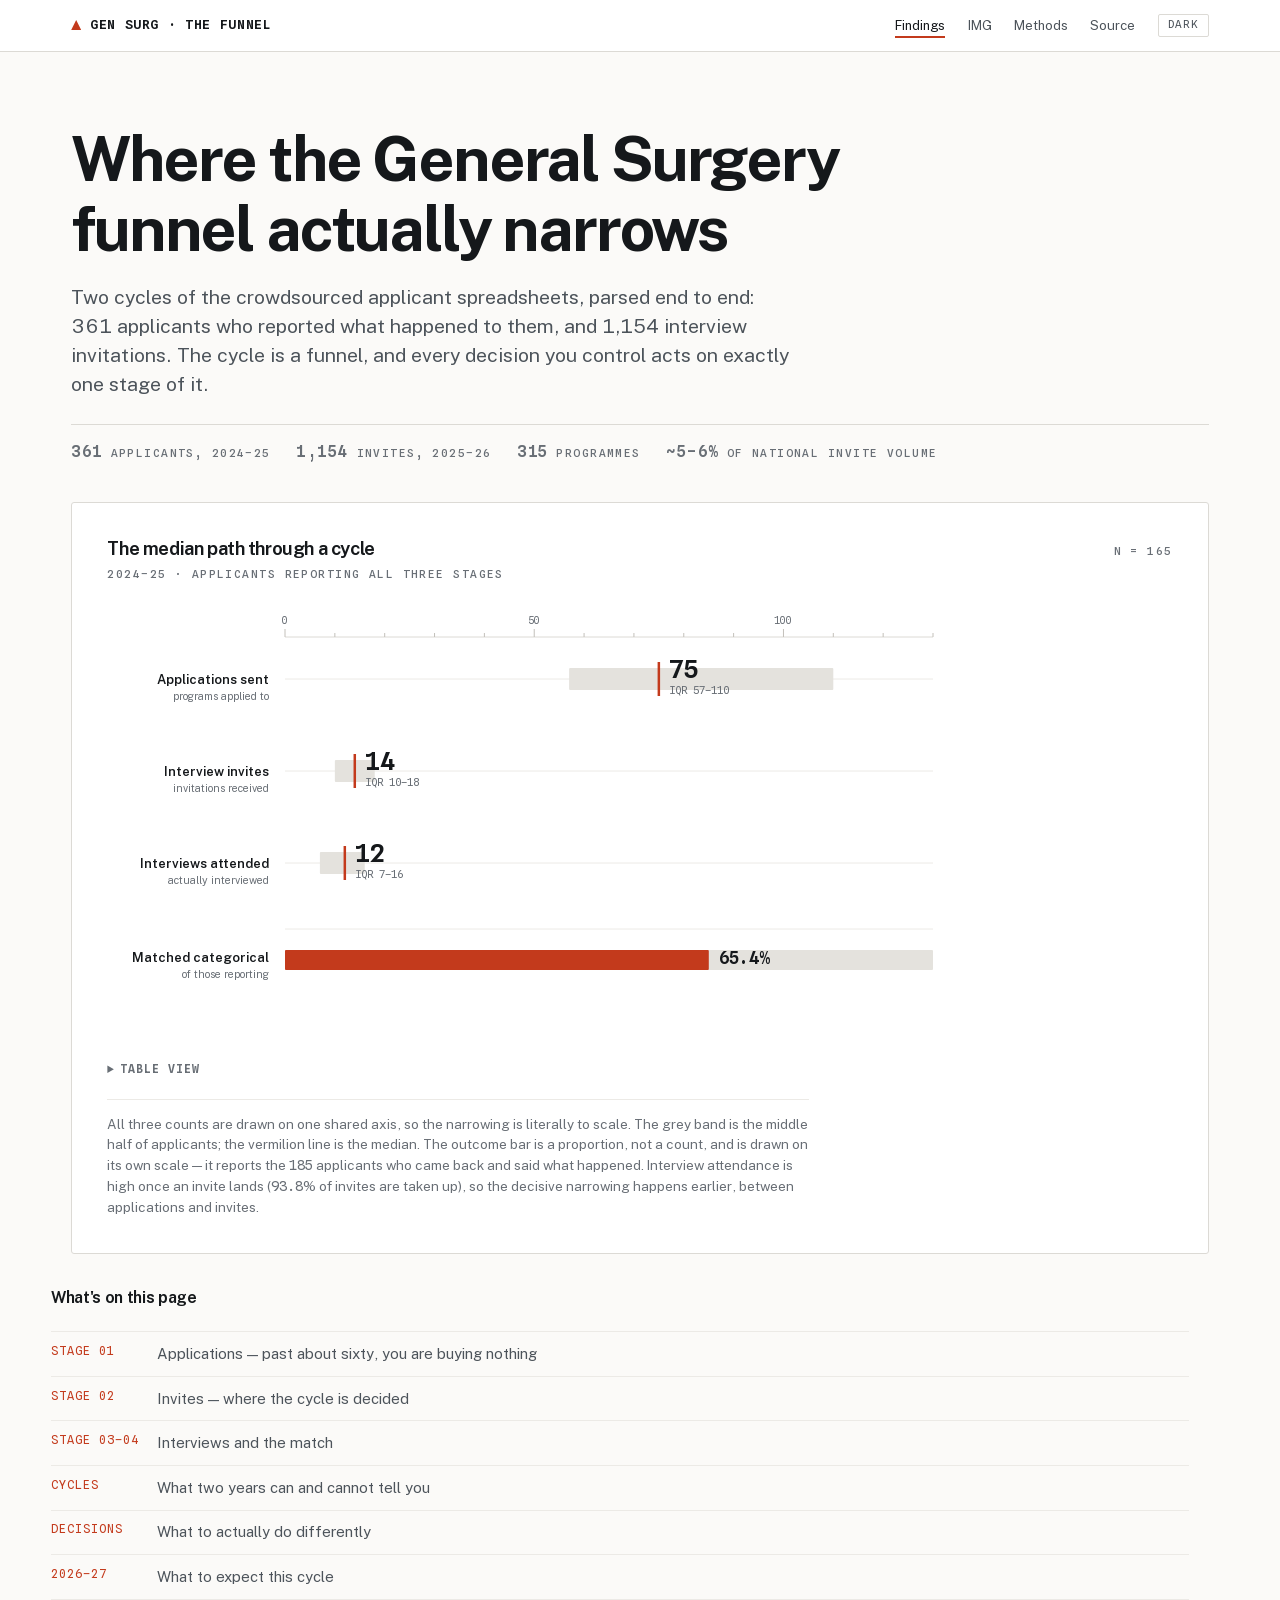
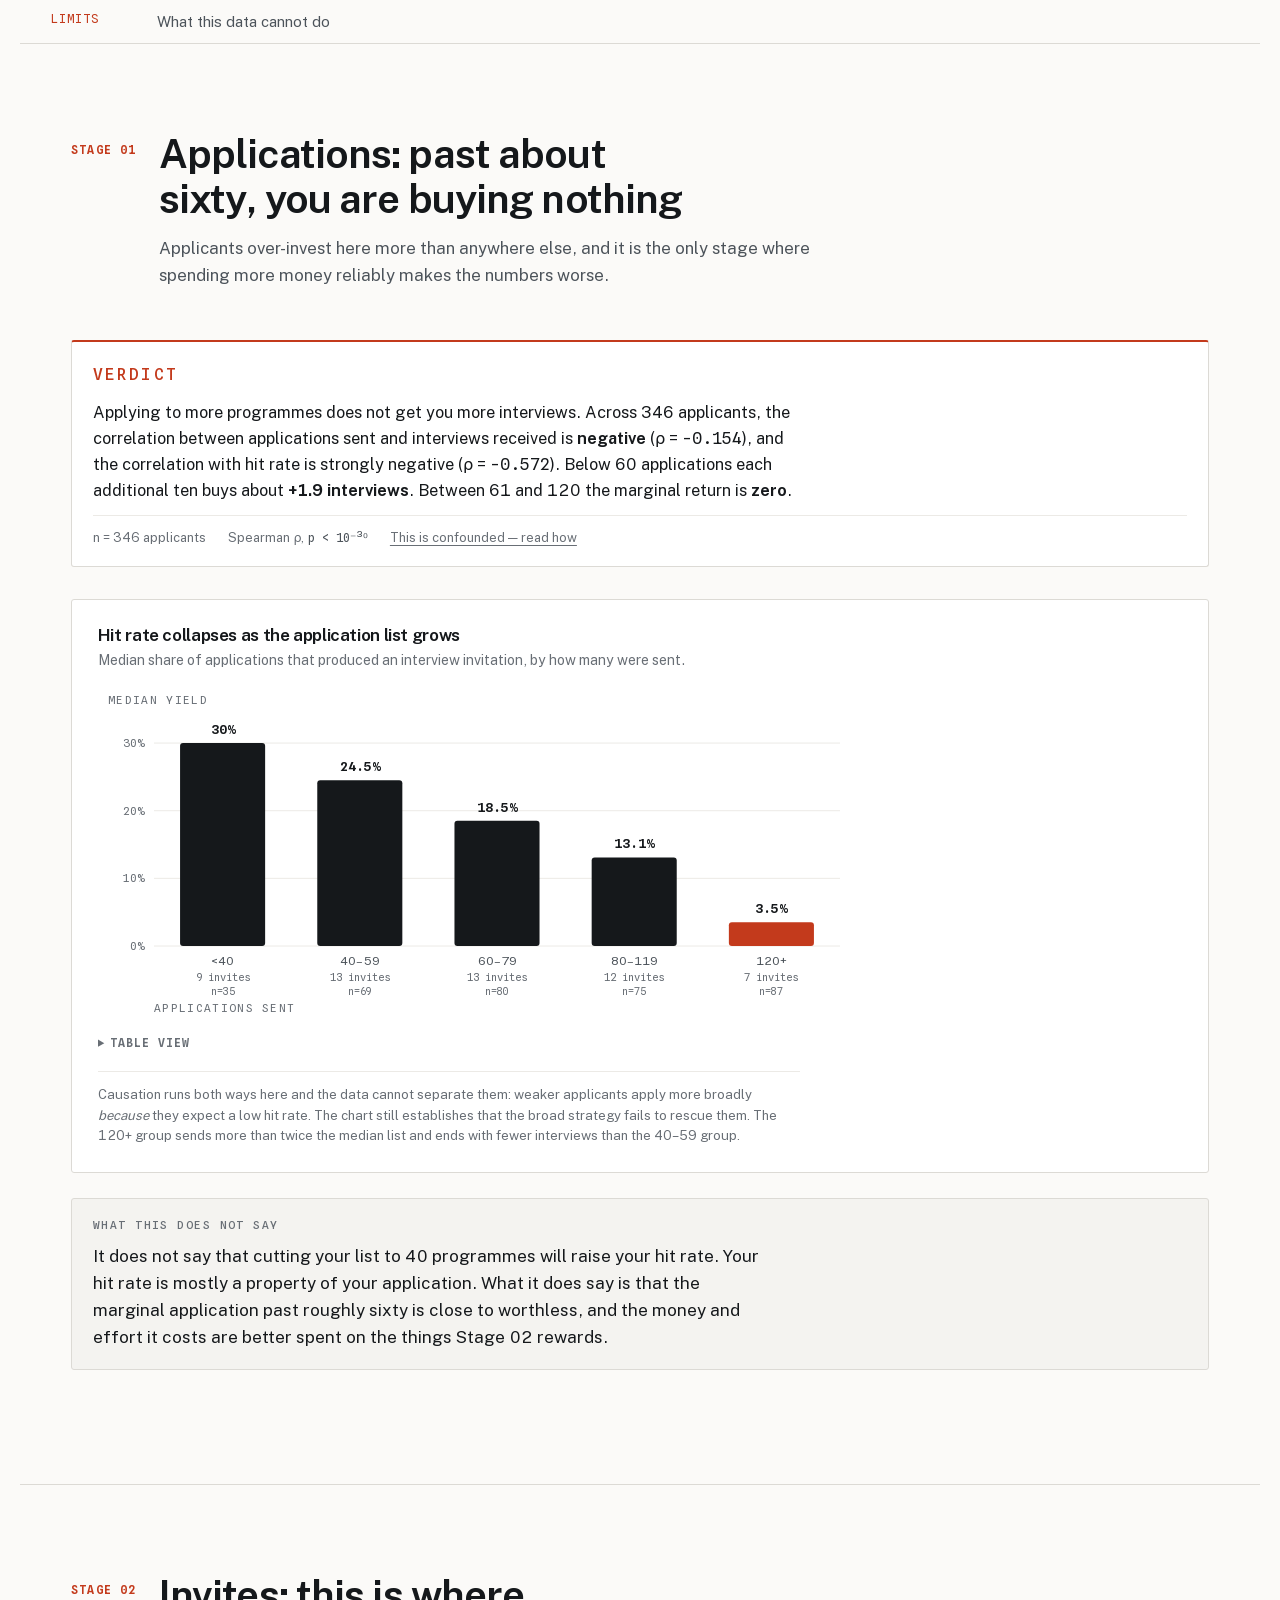
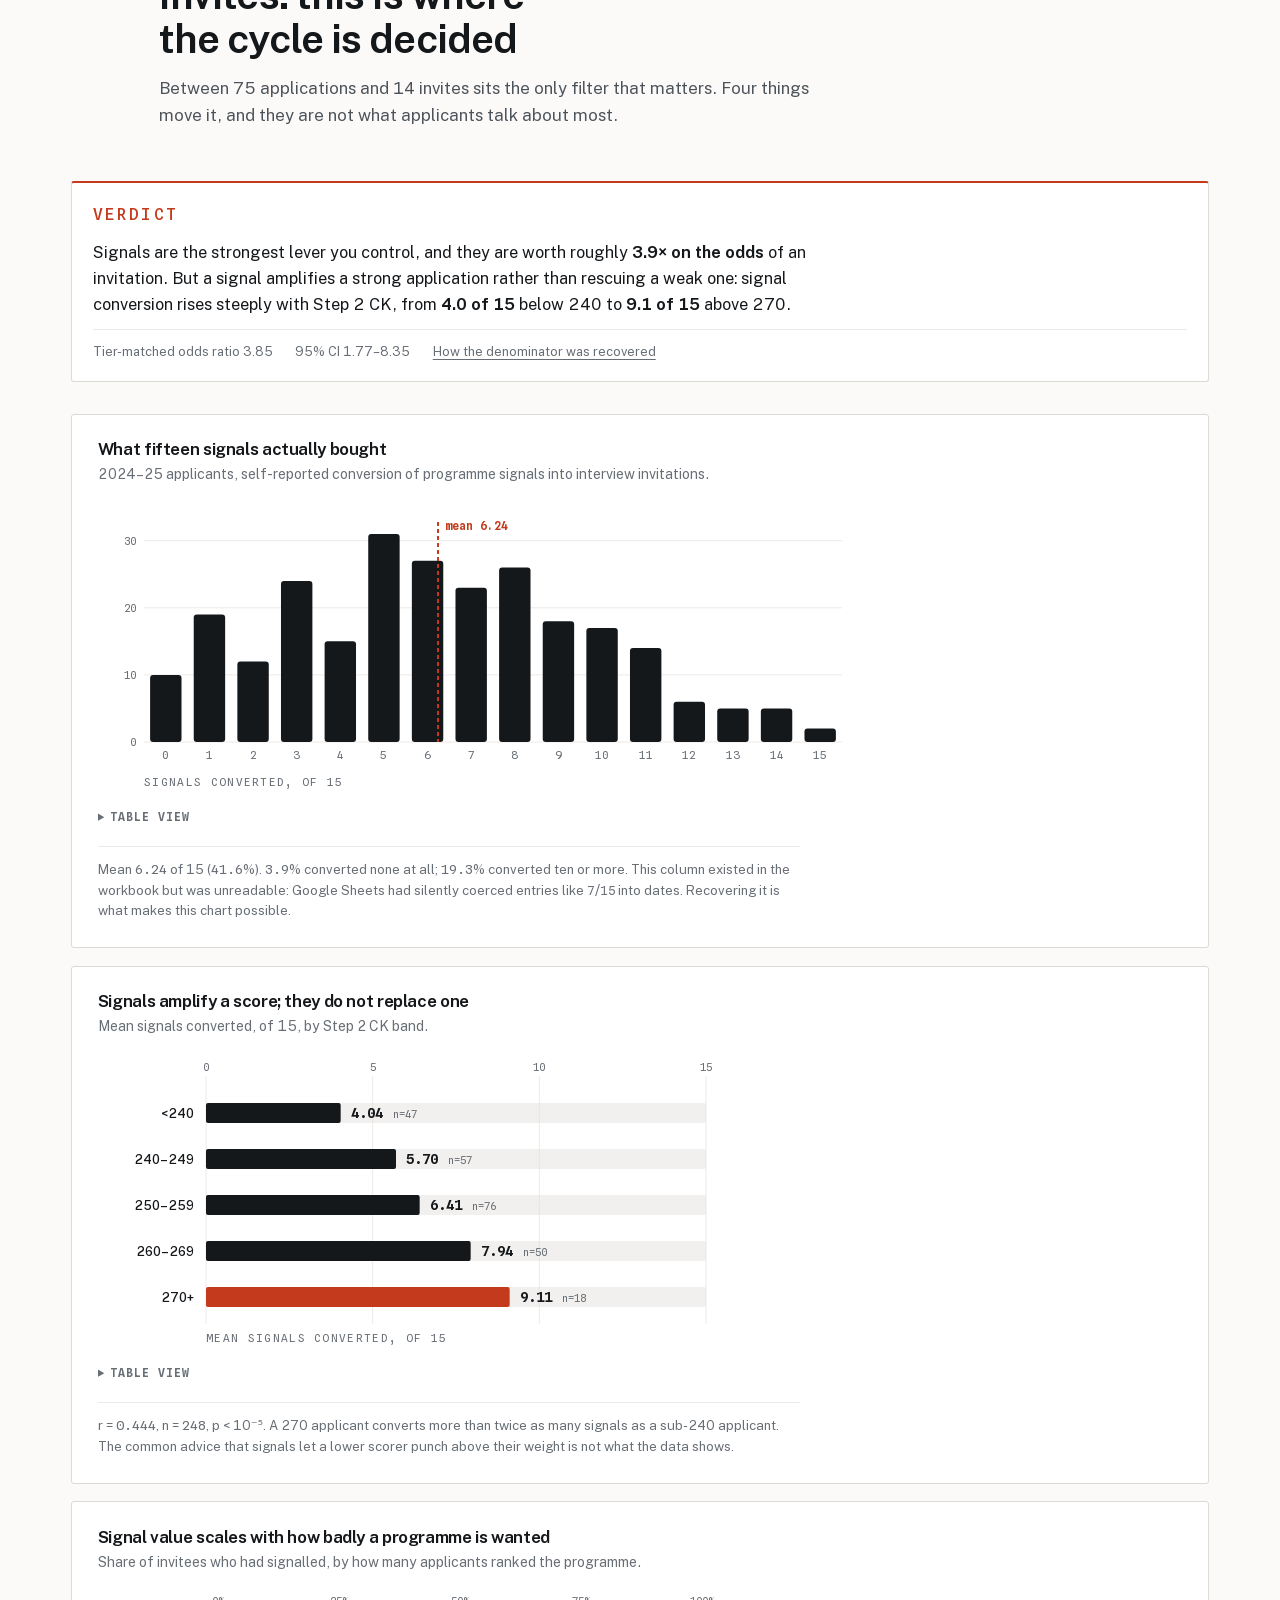
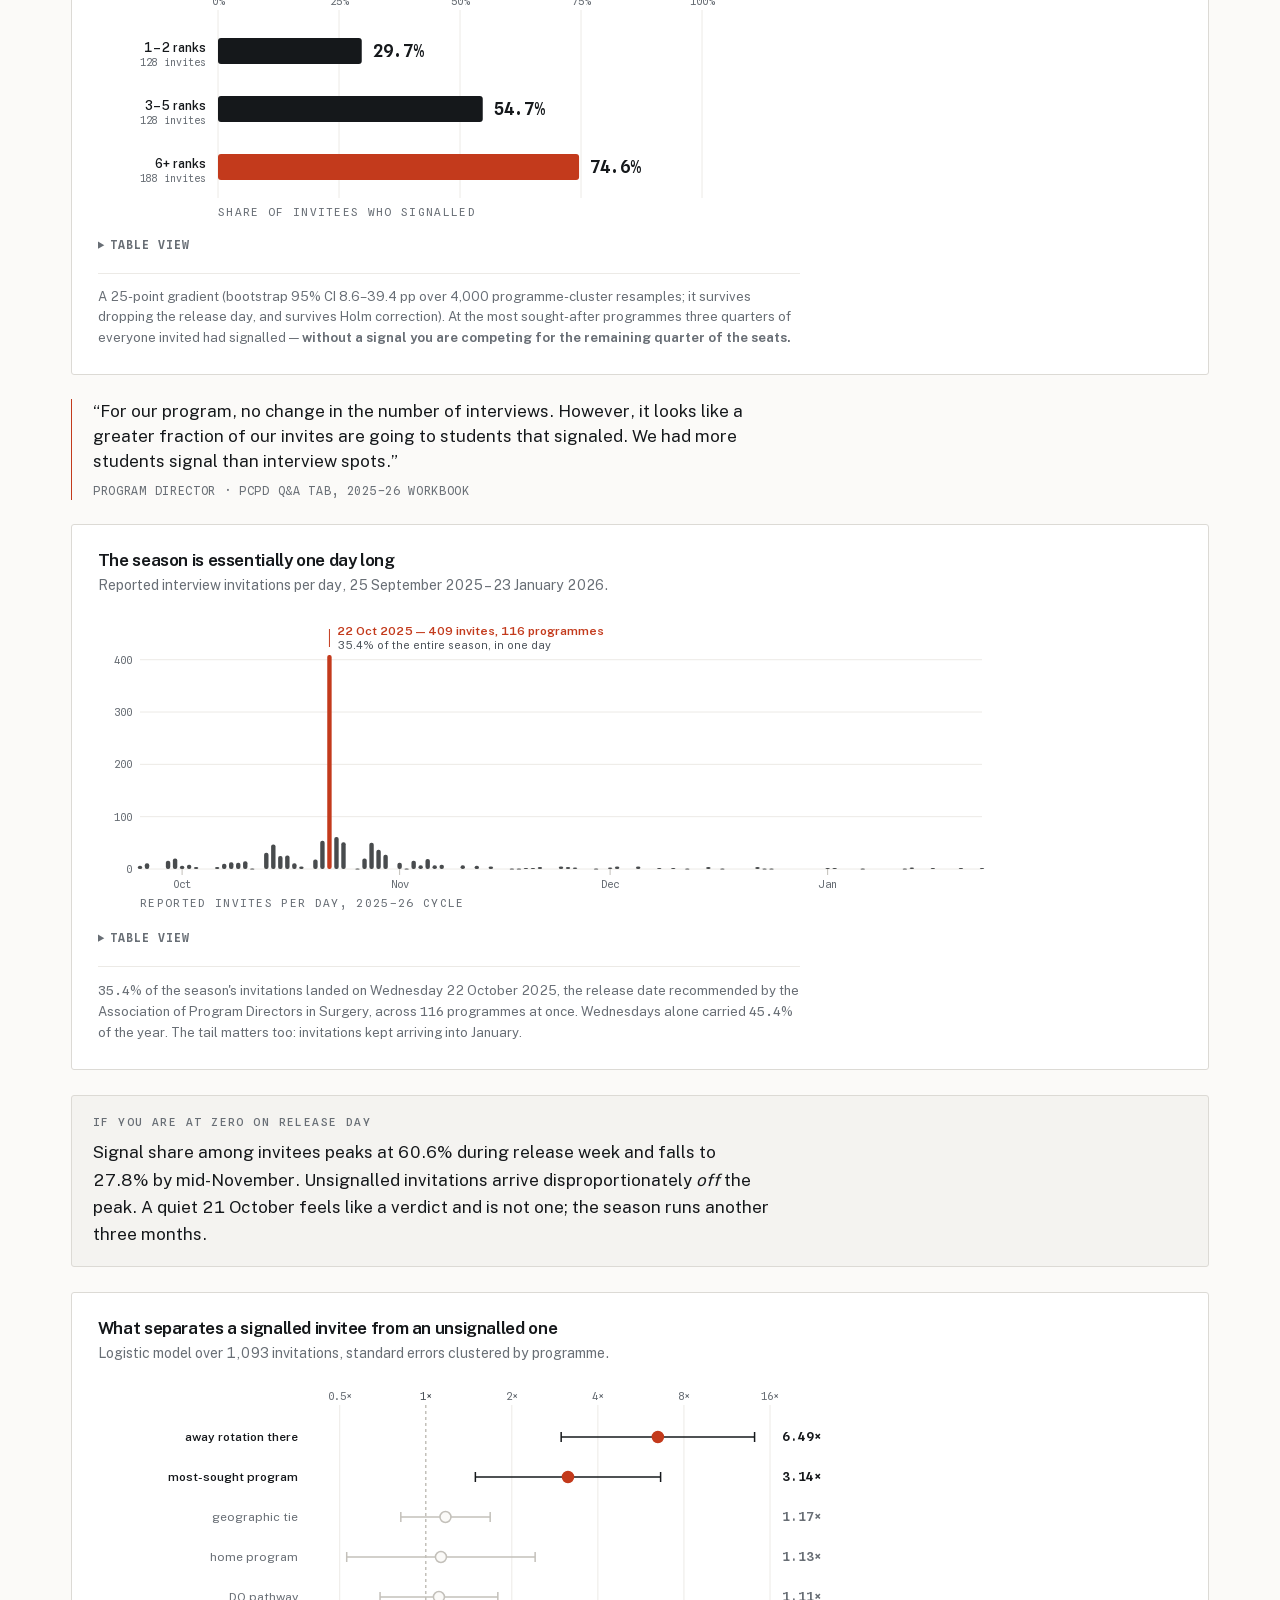
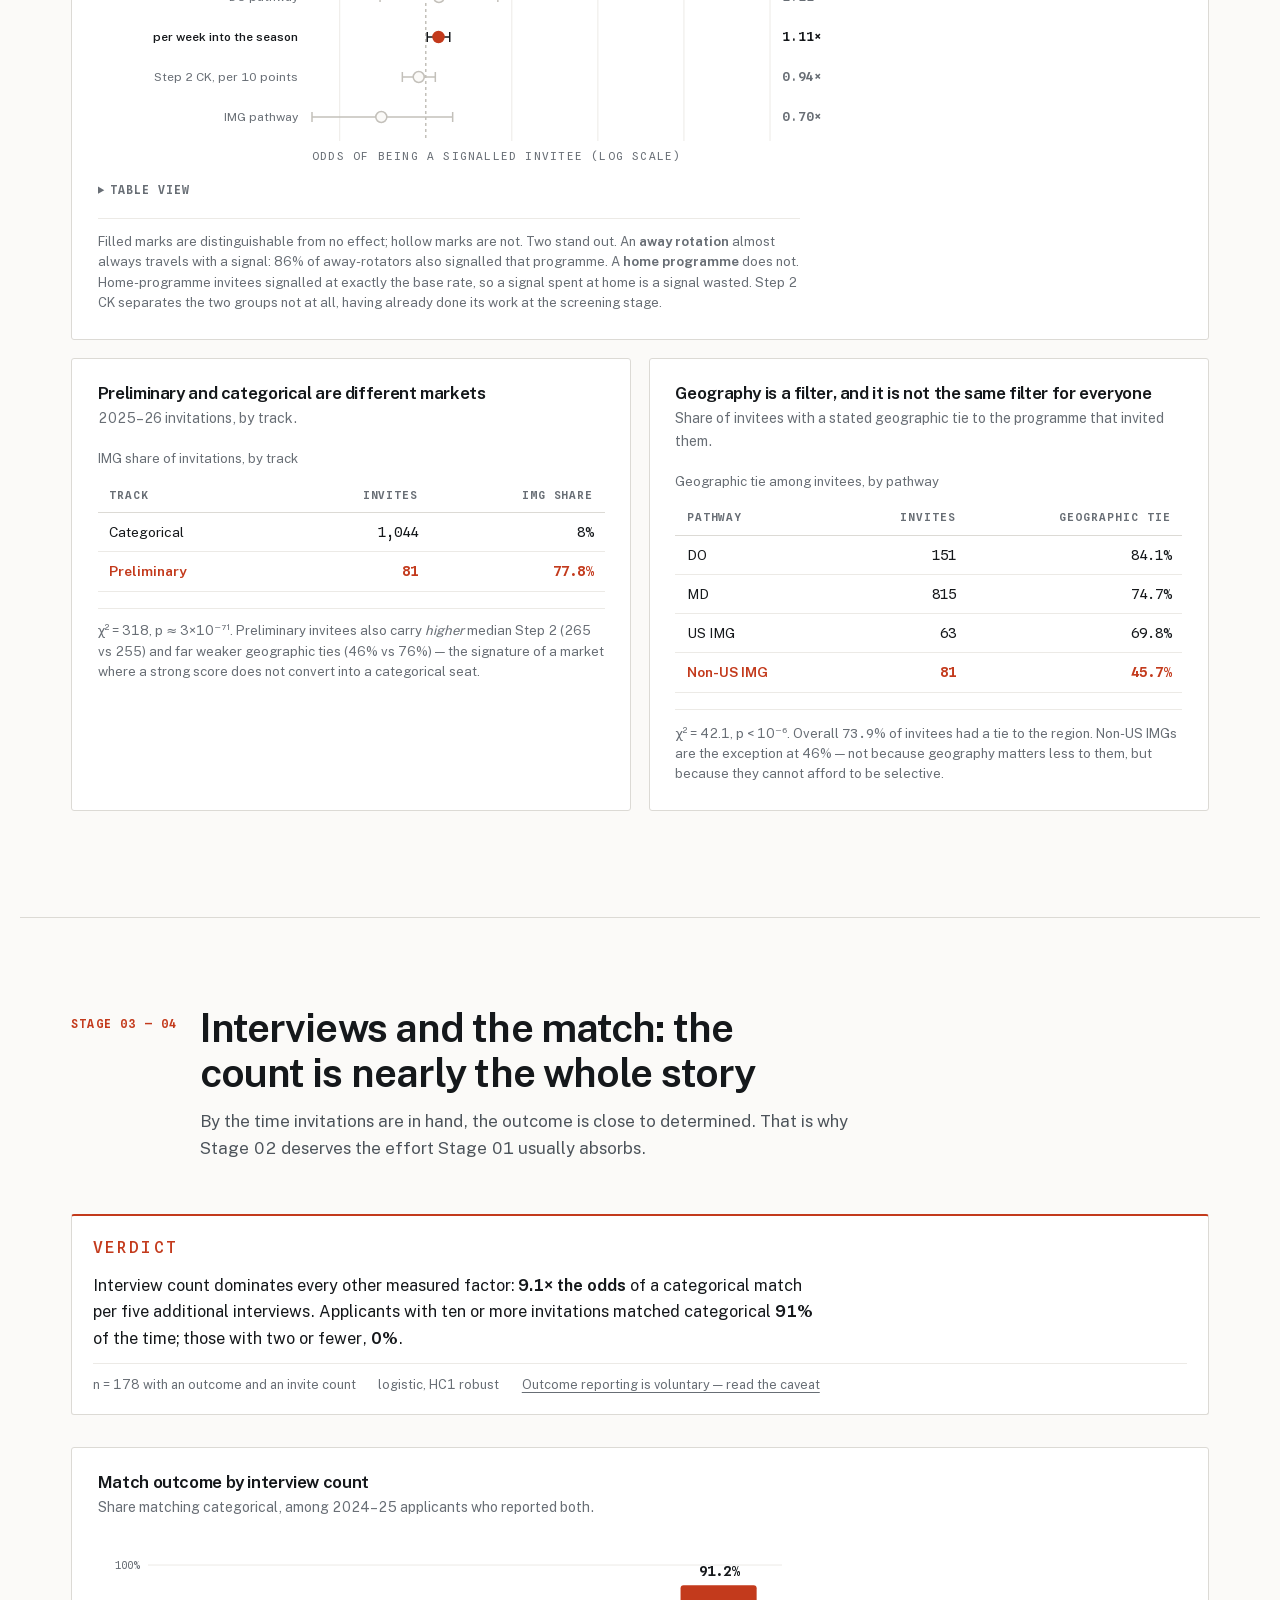
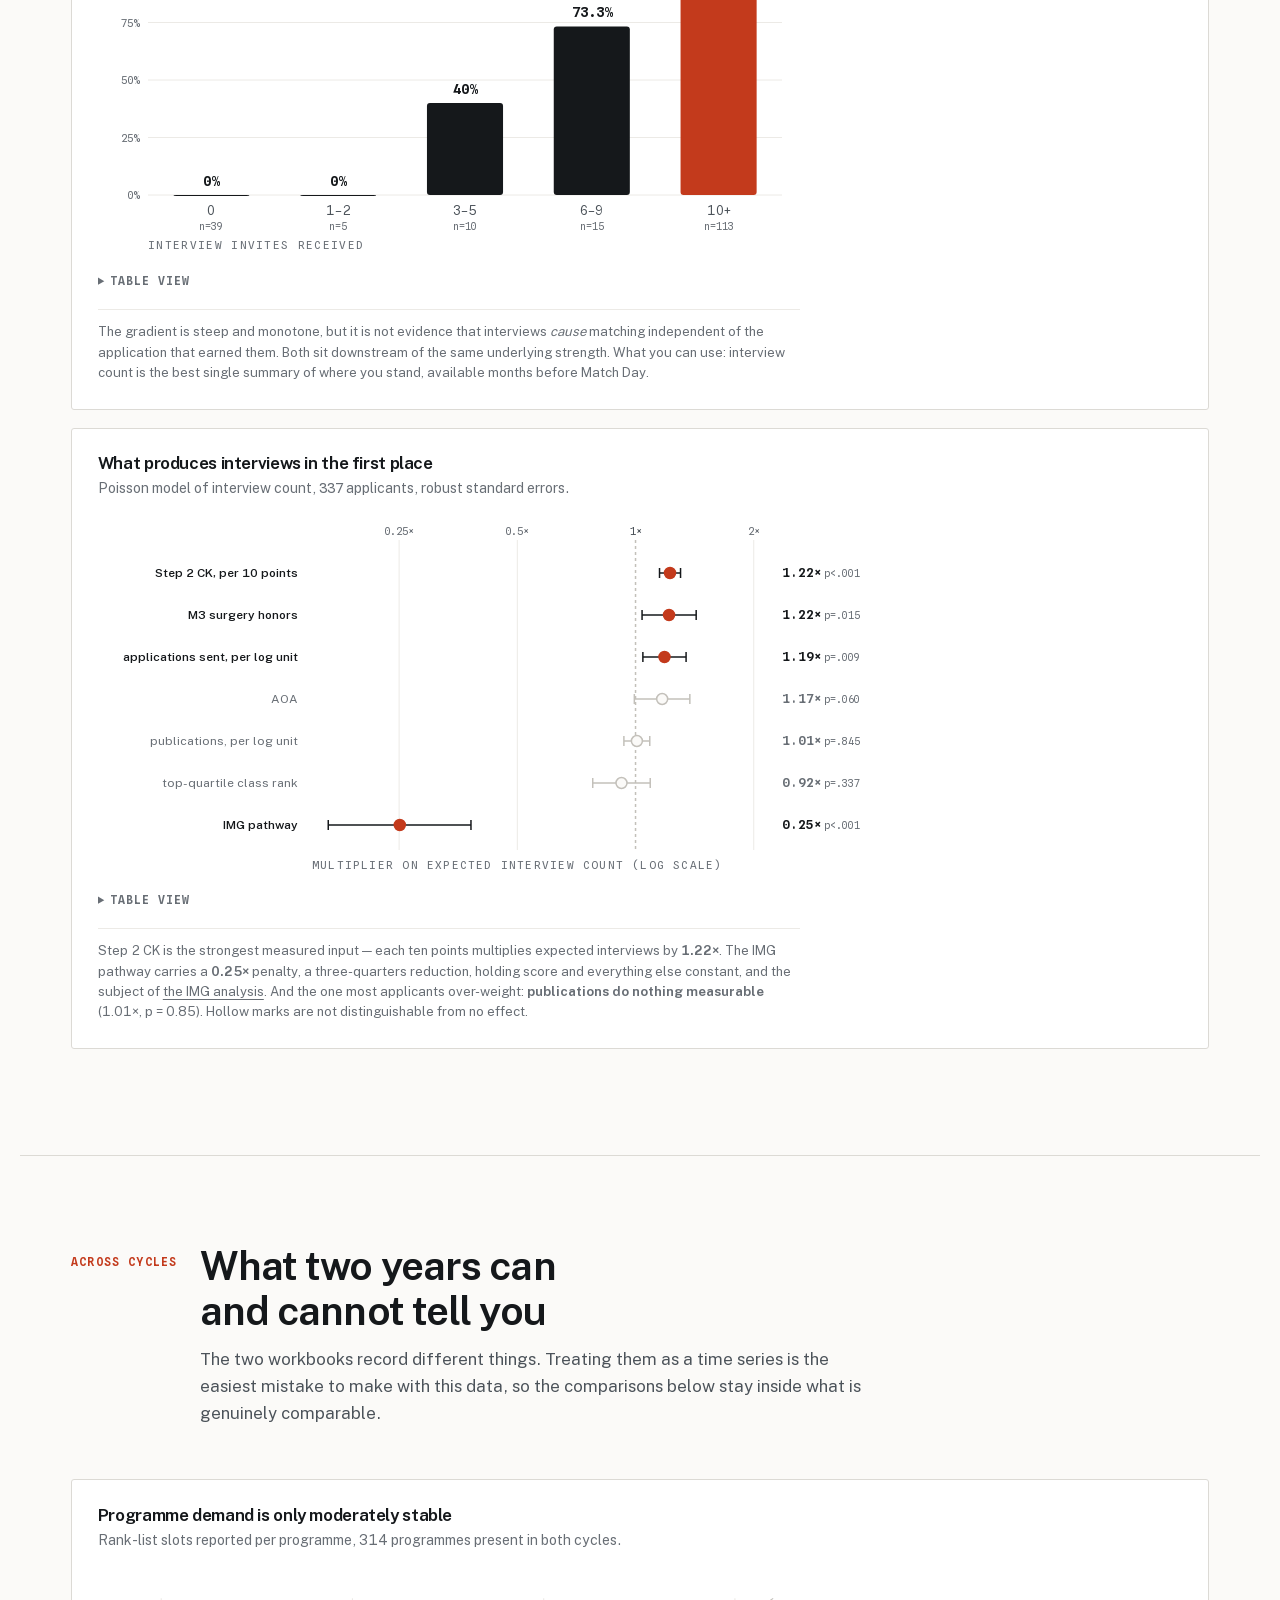
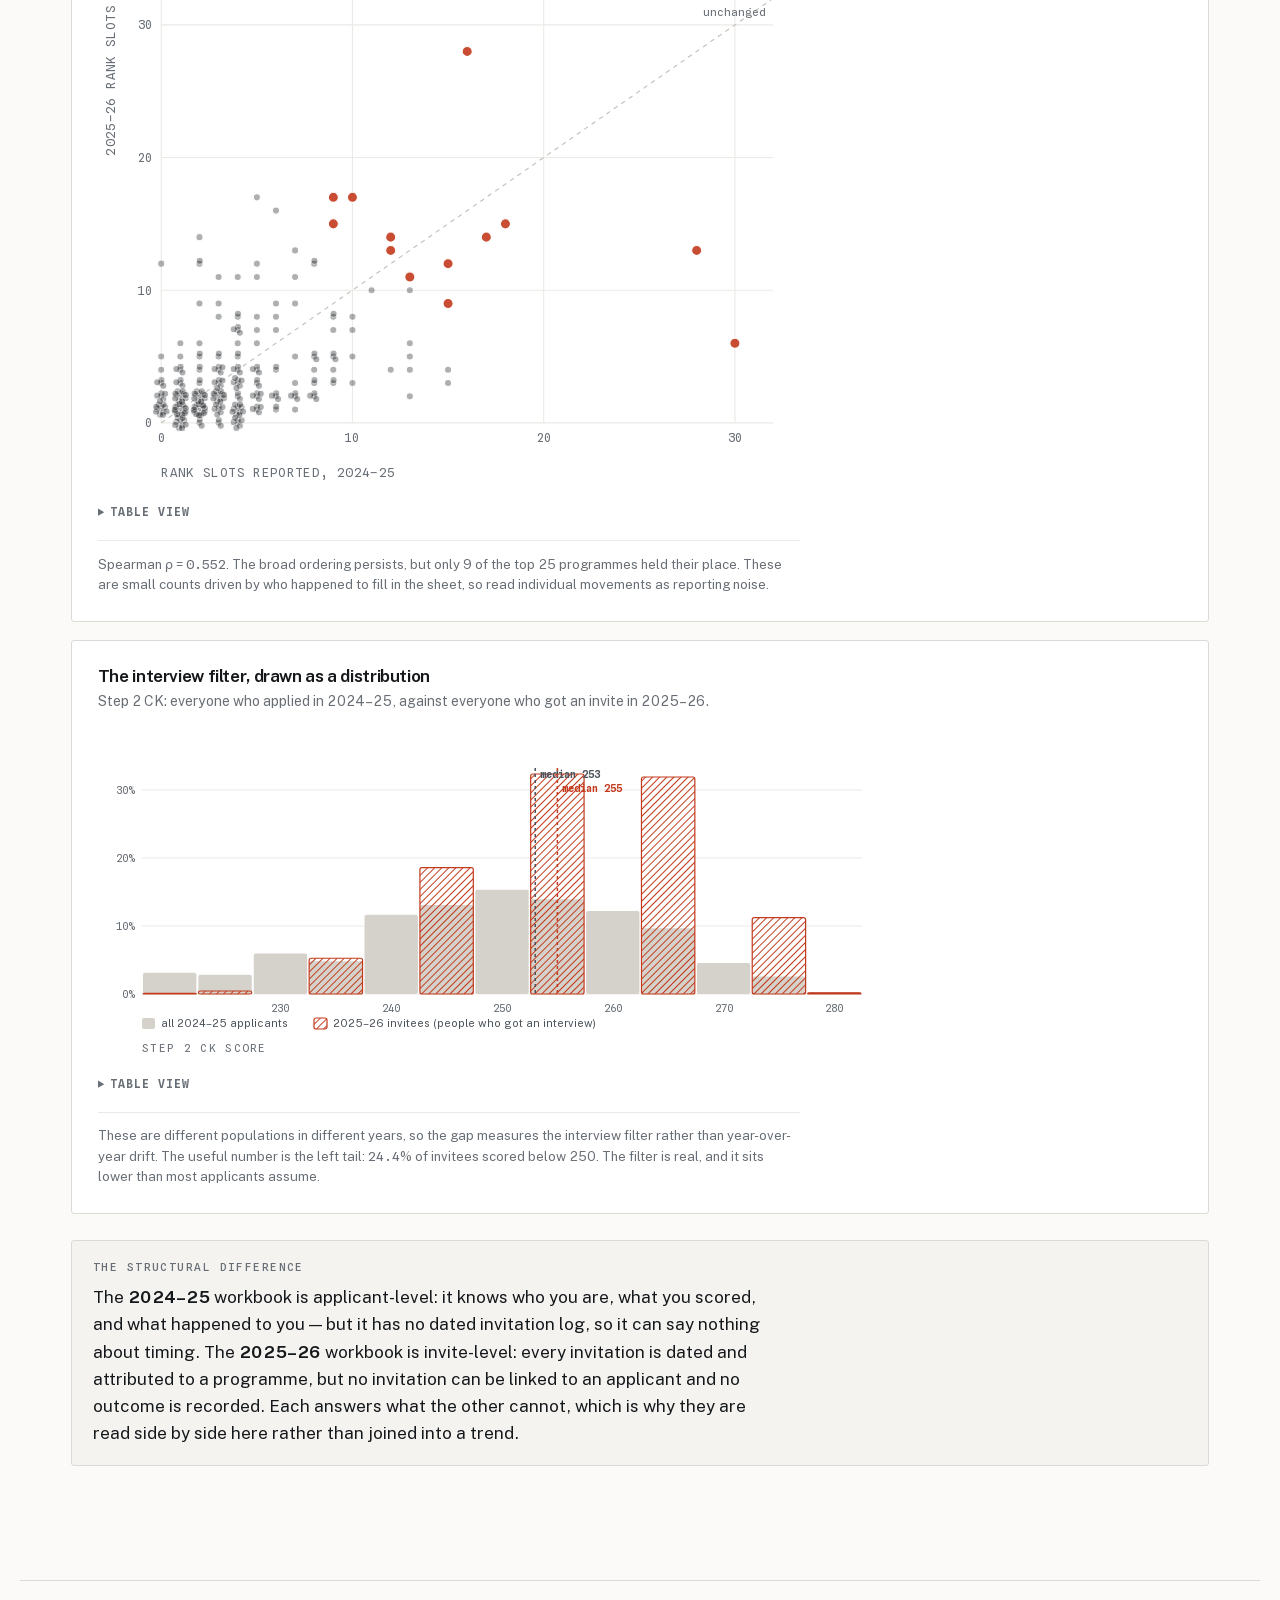
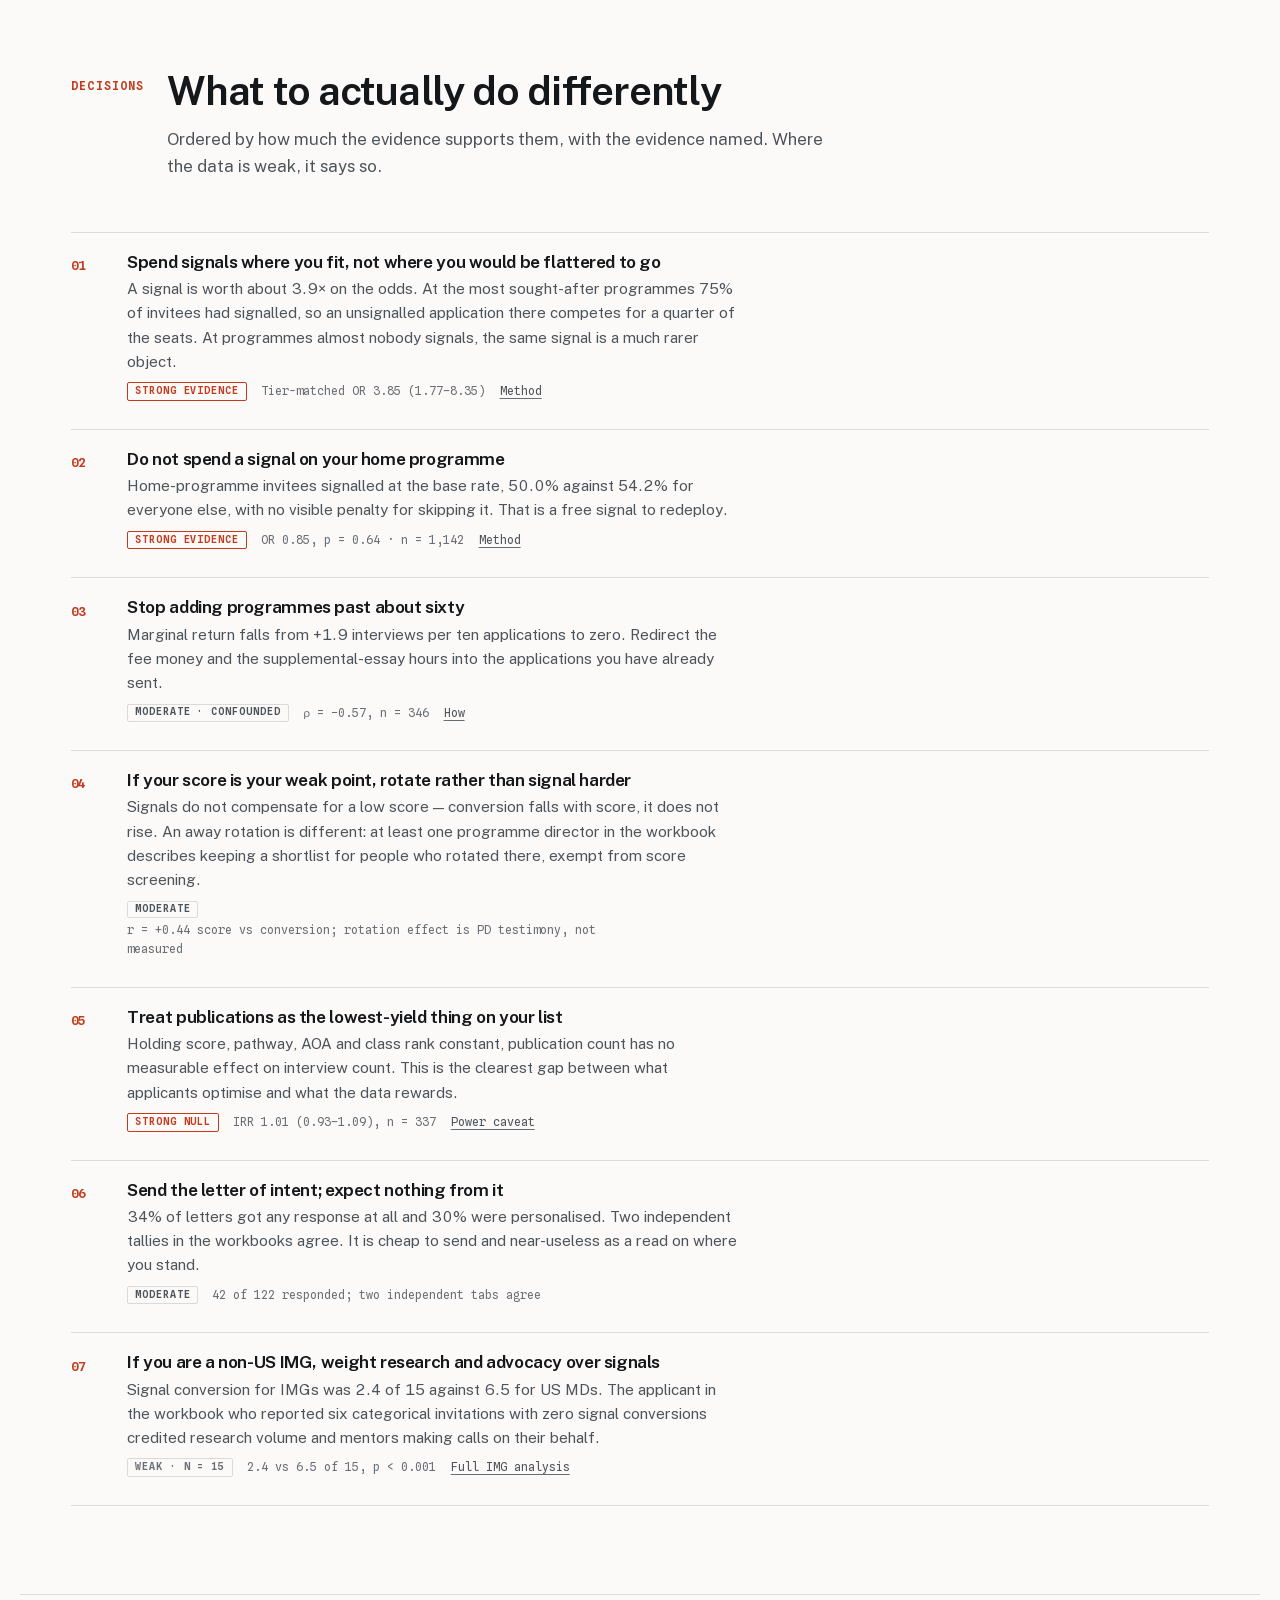
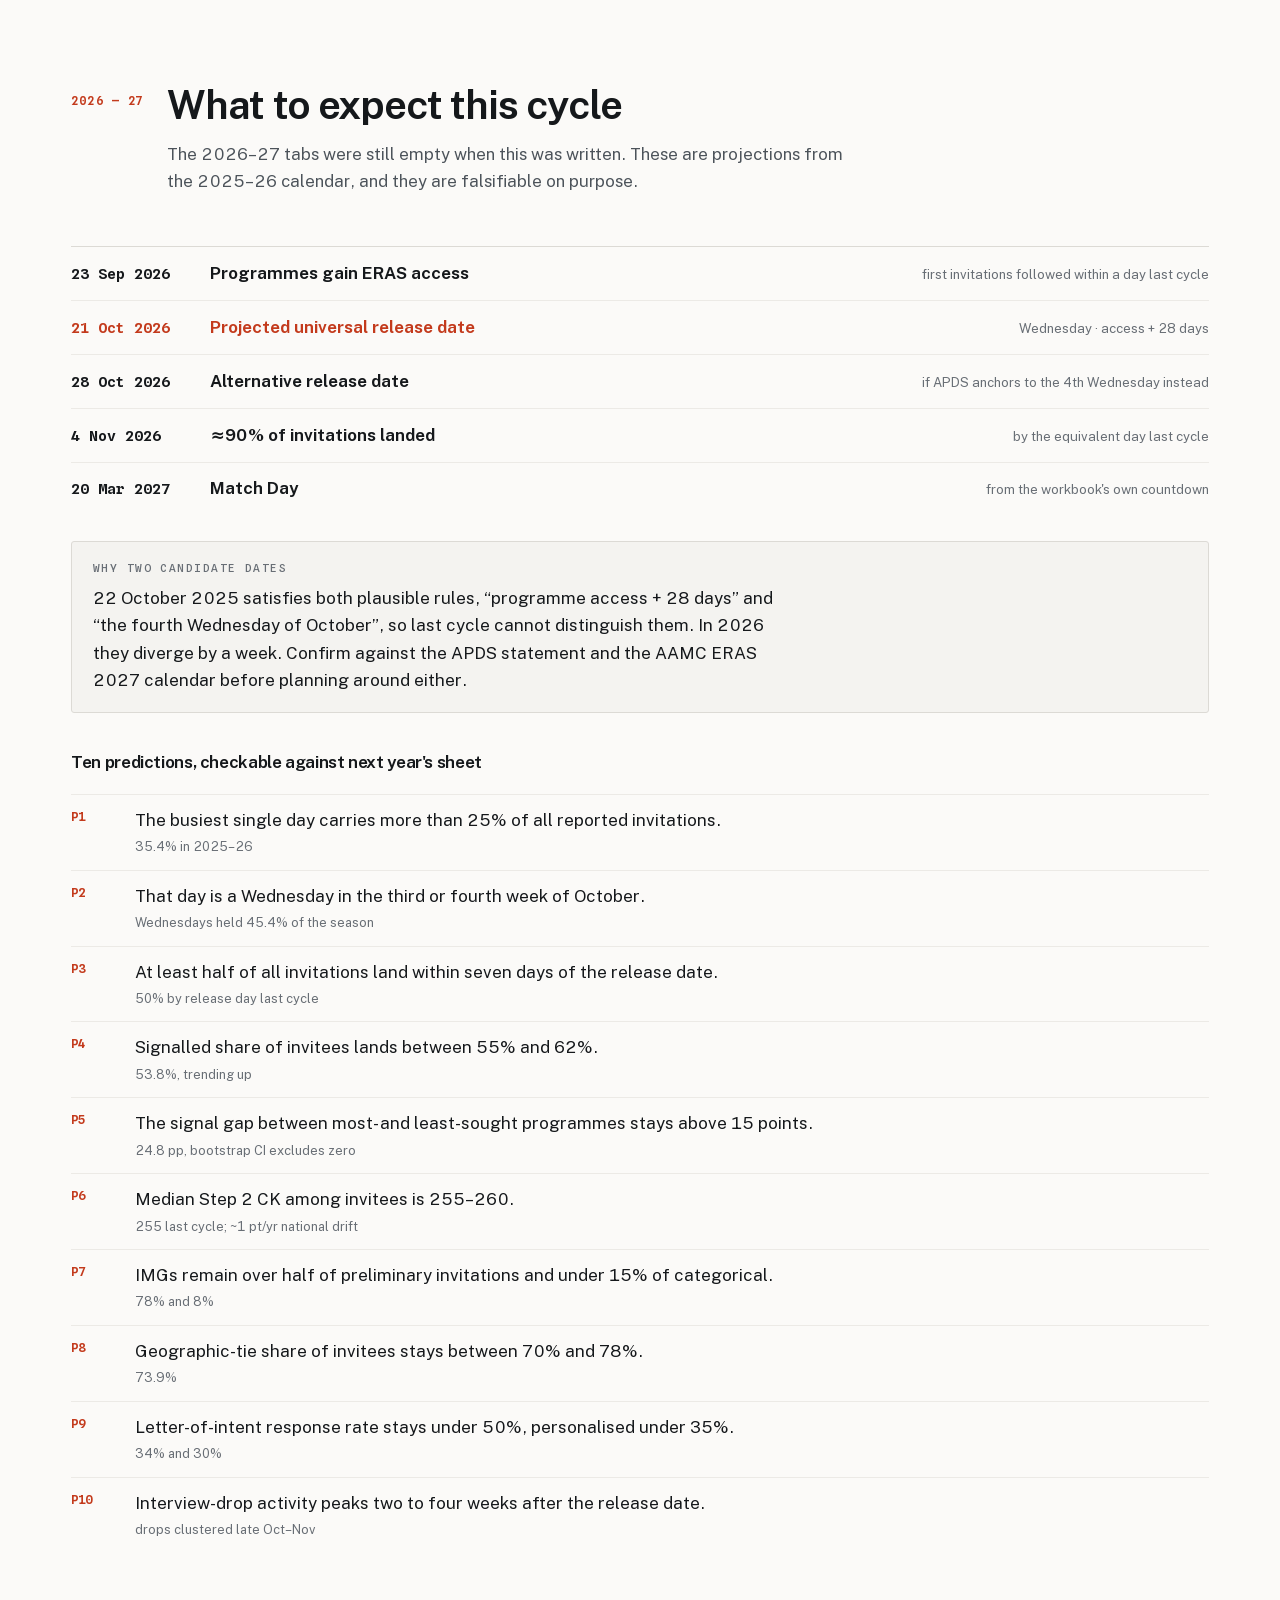
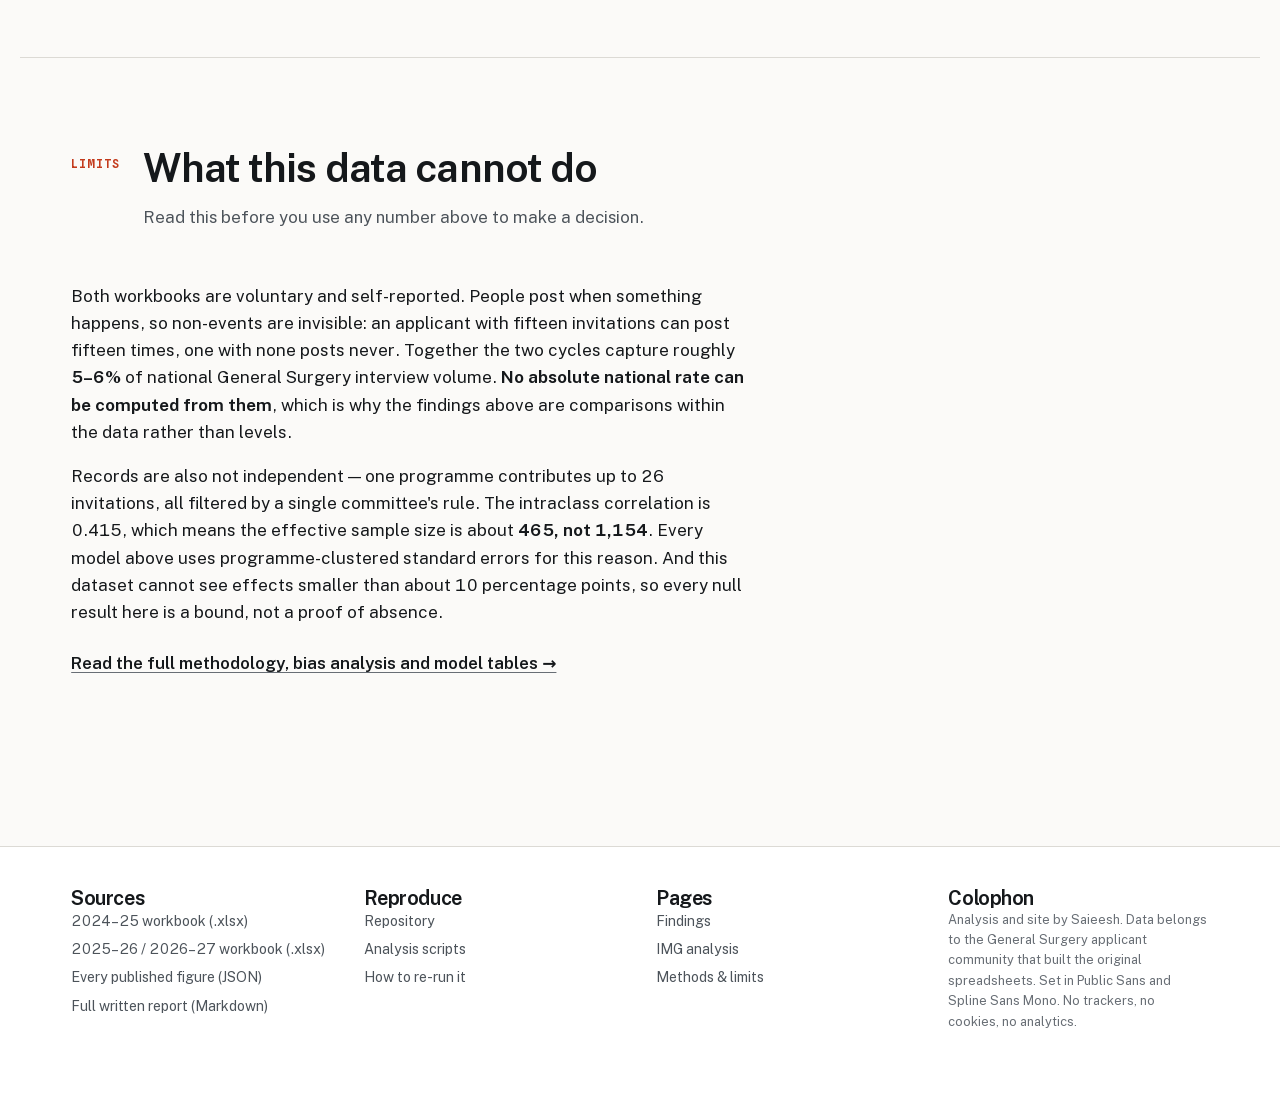
==== commit 3d91f456: "Prose cleanup and accessibility/layout polish unslop pass on all three pages: 23 AI-writing violatio" ====
--- a/index.html
+++ b/index.html
@@ -33,6 +33,13 @@
   FINISH: unreviewed and undocumented is unfinished; this build ends with the finish review, the verdict, and DESIGN.md
 -->
 <a class="skip" href="#main">Skip to content</a>
+<noscript>
+  <p style="max-width:68ch;margin:1rem auto;padding:.9rem 1.1rem;border:1px solid var(--rule);border-radius:3px;background:var(--panel-sunk)">
+    The charts on this page are drawn with JavaScript. With it disabled the prose, tables and
+    figures' captions still carry every finding, and <a href="assets/site.json">assets/site.json</a>
+    holds every published number.
+  </p>
+</noscript>
 
 <header class="masthead">
   <div class="wrap masthead-in">
@@ -54,8 +61,8 @@
   <h1>Where the General Surgery funnel actually narrows</h1>
   <p class="thesis">
     Two cycles of the crowdsourced applicant spreadsheets, parsed end to end: 361 applicants who
-    reported what happened to them, and 1,154 individual interview invitations. The cycle is a
-    funnel, and every decision you control acts on exactly one stage of it.
+    reported what happened to them, and 1,154 interview invitations. The cycle is a funnel, and
+    every decision you control acts on exactly one stage of it.
   </p>
   <div class="provenance grad-label">
     <span><b class="num" data-val="meta.applicants_2425"></b> applicants, 2024–25</span>
@@ -89,13 +96,26 @@
   </div>
 </section>
 
+<section class="wrap contents">
+  <h2>What's on this page</h2>
+  <nav class="toc" aria-label="Contents">
+    <a href="#applications"><span>STAGE 01</span><span>Applications — past about sixty, you are buying nothing</span></a>
+    <a href="#invites"><span>STAGE 02</span><span>Invites — where the cycle is decided</span></a>
+    <a href="#match"><span>STAGE 03–04</span><span>Interviews and the match</span></a>
+    <a href="#two-cycles"><span>CYCLES</span><span>What two years can and cannot tell you</span></a>
+    <a href="#do"><span>DECISIONS</span><span>What to actually do differently</span></a>
+    <a href="#projection"><span>2026–27</span><span>What to expect this cycle</span></a>
+    <a href="#limits"><span>LIMITS</span><span>What this data cannot do</span></a>
+  </nav>
+</section>
+
 <!-- ============ STAGE 01 — APPLICATIONS ============ -->
 <section class="wrap stage" id="applications">
   <div class="stage-head">
     <p class="stage-mark">STAGE 01</p>
     <h2>Applications: past about sixty, you are buying nothing</h2>
     <p class="lede">
-      The first stage is the one applicants over-invest in most, and it is the only stage where
+      Applicants over-invest here more than anywhere else, and it is the only stage where
       spending more money reliably makes the numbers worse.
     </p>
   </div>
@@ -123,10 +143,10 @@
     <p class="sub">Median share of applications that produced an interview invitation, by how many were sent.</p>
     <div class="chart chart--wide" id="fig-yield"></div>
     <figcaption>
-      The causation runs both ways and the data cannot separate them: weaker applicants apply more
-      broadly <em>because</em> they expect a low hit rate. What the chart does establish is that
-      the broad-application strategy does not rescue them — the 120+ group sends more than twice
-      the median list and ends with fewer interviews than the 40–59 group.
+      Causation runs both ways here and the data cannot separate them: weaker applicants apply
+      more broadly <em>because</em> they expect a low hit rate. The chart still establishes that
+      the broad strategy fails to rescue them. The 120+ group sends more than twice the median
+      list and ends with fewer interviews than the 40–59 group.
     </figcaption>
   </figure>
 
@@ -134,9 +154,9 @@
     <p class="grad-label">What this does not say</p>
     <p>
       It does not say that cutting your list to 40 programmes will raise your hit rate. Your hit
-      rate is mostly a property of your application, not of your list length. It says that the
-      marginal application past roughly sixty is close to worthless, and the money and effort it
-      costs are better spent on the things Stage 02 rewards.
+      rate is mostly a property of your application. What it does say is that the marginal
+      application past roughly sixty is close to worthless, and the money and effort it costs are
+      better spent on the things Stage 02 rewards.
     </p>
   </div>
 </section>
@@ -148,7 +168,7 @@
     <h2>Invites: this is where the cycle is decided</h2>
     <p class="lede">
       Between 75 applications and 14 invites sits the only filter that matters. Four things move
-      it, and they are not the four things applicants talk about most.
+      it, and they are not what applicants talk about most.
     </p>
   </div>
 
@@ -220,12 +240,12 @@
     <p class="sub">Reported interview invitations per day, 25 September 2025 – 23 January 2026.</p>
     <div class="chart chart--wide" id="fig-timeline"></div>
     <figcaption>
-      <span class="num" data-val="timeline_stats.peak_share"></span>% of the entire season's
-      invitations landed on Wednesday 22 October 2025 — the release date recommended by the
-      Association of Program Directors in Surgery — across
+      <span class="num" data-val="timeline_stats.peak_share"></span>% of the season's invitations
+      landed on Wednesday 22 October 2025, the release date recommended by the Association of
+      Program Directors in Surgery, across
       <span class="num" data-val="timeline_stats.peak_programs"></span> programmes at once.
       Wednesdays alone carried <span class="num" data-val="timeline_stats.wed_share"></span>% of
-      the year. Note the tail: invitations kept arriving into January.
+      the year. The tail matters too: invitations kept arriving into January.
     </figcaption>
   </figure>
 
@@ -233,8 +253,8 @@
     <p class="grad-label">If you are at zero on release day</p>
     <p>
       Signal share among invitees peaks at 60.6% during release week and falls to 27.8% by
-      mid-November. Unsignalled invitations disproportionately arrive <em>off</em> the peak. A
-      quiet 21 October is not the verdict it feels like, and the season runs another three months.
+      mid-November. Unsignalled invitations arrive disproportionately <em>off</em> the peak. A
+      quiet 21 October feels like a verdict and is not one; the season runs another three months.
     </p>
   </div>
 
@@ -243,12 +263,12 @@
     <p class="sub">Logistic model over 1,093 invitations, standard errors clustered by programme.</p>
     <div class="chart chart--wide" id="fig-invite-model"></div>
     <figcaption>
-      Filled marks are distinguishable from no effect; hollow marks are not. Two things stand out.
-      An <strong>away rotation</strong> travels with a signal almost always — 86% of away-rotators
-      also signalled that programme. A <strong>home programme</strong> does not: home-programme
-      invitees signalled at exactly the base rate, which means a signal spent at home is a signal
-      wasted. Step 2 CK does not separate the two groups at all, because it has already done its
-      work at the screening stage.
+      Filled marks are distinguishable from no effect; hollow marks are not. Two stand out.
+      An <strong>away rotation</strong> almost always travels with a signal: 86% of away-rotators
+      also signalled that programme. A <strong>home programme</strong> does not. Home-programme
+      invitees signalled at exactly the base rate, so a signal spent at home is a signal wasted.
+      Step 2 CK separates the two groups not at all, having already done its work at the
+      screening stage.
     </figcaption>
   </figure>
 
@@ -295,8 +315,8 @@
     <p class="stage-mark">STAGE 03 — 04</p>
     <h2>Interviews and the match: the count is nearly the whole story</h2>
     <p class="lede">
-      By the time invitations are in hand, the outcome is close to determined. This is why Stage 02
-      deserves the effort that Stage 01 usually absorbs.
+      By the time invitations are in hand, the outcome is close to determined. That is why
+      Stage 02 deserves the effort Stage 01 usually absorbs.
     </p>
   </div>
 
@@ -320,10 +340,10 @@
     <p class="sub">Share matching categorical, among 2024–25 applicants who reported both.</p>
     <div class="chart chart--wide" id="fig-match"></div>
     <figcaption>
-      The gradient is steep and monotone, but note what it is not: evidence that interviews
-      <em>cause</em> matching independent of the application that earned them. Both are downstream
-      of the same underlying strength. The usable reading is that interview count is the best
-      single summary of where you stand, available months before Match Day.
+      The gradient is steep and monotone, but it is not evidence that interviews <em>cause</em>
+      matching independent of the application that earned them. Both sit downstream of the same
+      underlying strength. What you can use: interview count is the best single summary of where
+      you stand, available months before Match Day.
     </figcaption>
   </figure>
 
@@ -334,9 +354,10 @@
     <figcaption>
       Step 2 CK is the strongest measured input — each ten points multiplies expected interviews by
       <strong>1.22×</strong>. The IMG pathway carries a <strong>0.25×</strong> penalty, a
-      three-quarters reduction, holding score and everything else constant. And the one most
-      applicants over-weight: <strong>publications do nothing measurable</strong> (1.01×,
-      p = 0.85). Hollow marks are not distinguishable from no effect.
+      three-quarters reduction, holding score and everything else constant, and the subject of
+      <a href="img.html">the IMG analysis</a>. And the one most applicants over-weight:
+      <strong>publications do nothing measurable</strong> (1.01×, p = 0.85). Hollow marks are not
+      distinguishable from no effect.
     </figcaption>
   </figure>
 </section>
@@ -347,34 +368,34 @@
     <p class="stage-mark">ACROSS CYCLES</p>
     <h2>What two years can and cannot tell you</h2>
     <p class="lede">
-      The two workbooks record different things. Treating them as a time series would be the
-      easiest mistake to make with this data, so the comparisons below are limited to what is
-      genuinely comparable.
-    </p>
-  </div>
-
-  <div class="grid-2">
+      The two workbooks record different things. Treating them as a time series is the easiest
+      mistake to make with this data, so the comparisons below stay inside what is genuinely
+      comparable.
+    </p>
+  </div>
+
+  <div>
     <figure class="figure">
       <h3>Programme demand is only moderately stable</h3>
       <p class="sub">Rank-list slots reported per programme, 314 programmes present in both cycles.</p>
-      <div class="chart" id="fig-demand"></div>
+      <div class="chart chart--wide" id="fig-demand"></div>
       <figcaption>
-        Spearman ρ = <span class="num" data-val="demand_rho" data-dp="3"></span>. The broad ordering persists,
-        but only 9 of the top 25 programmes held their place. These are small counts driven by who
-        happened to fill in the sheet — read individual movements as reporting noise, not as
-        demand shifts.
+        Spearman ρ = <span class="num" data-val="demand_rho" data-dp="3"></span>. The broad
+        ordering persists, but only 9 of the top 25 programmes held their place. These are small
+        counts driven by who happened to fill in the sheet, so read individual movements as
+        reporting noise.
       </figcaption>
     </figure>
 
     <figure class="figure">
       <h3>The interview filter, drawn as a distribution</h3>
       <p class="sub">Step 2 CK: everyone who applied in 2024–25, against everyone who got an invite in 2025–26.</p>
-      <div class="chart" id="fig-step2"></div>
+      <div class="chart chart--wide" id="fig-step2"></div>
       <figcaption>
-        These are different populations in different years, so the gap is the interview filter, not
-        year-over-year drift. The useful number is the left tail:
+        These are different populations in different years, so the gap measures the interview
+        filter rather than year-over-year drift. The useful number is the left tail:
         <span class="num" data-val="step2.stats.inv_below_250"></span>% of invitees scored below
-        250. The filter is real and it is not where most applicants think it is.
+        250. The filter is real, and it sits lower than most applicants assume.
       </figcaption>
     </figure>
   </div>
@@ -386,7 +407,8 @@
       scored, and what happened to you — but it has no dated invitation log, so it can say nothing
       about timing. The <strong>2025–26</strong> workbook is invite-level: every invitation is
       dated and attributed to a programme, but no invitation can be linked to an applicant and no
-      outcome is recorded. They complement each other. They do not stack.
+      outcome is recorded. Each answers what the other cannot, which is why they are read side by
+      side here rather than joined into a trend.
     </p>
   </div>
 </section>
@@ -411,17 +433,17 @@
           invitees had signalled, so an unsignalled application there competes for a quarter of the
           seats. At programmes almost nobody signals, the same signal is a much rarer object.
         </p>
-        <p class="evidence"><span>Tier-matched OR 3.85 (1.77–8.35)</span><span>25 pp tier gradient</span><a href="methods.html#denominator">Method</a></p>
+        <p class="evidence"><span class="strength" data-s="strong">strong evidence</span><span>Tier-matched OR 3.85 (1.77–8.35)</span><a href="methods.html#denominator">Method</a></p>
       </div>
     </div>
     <div class="action">
       <div>
         <h3>Do not spend a signal on your home programme</h3>
         <p>
-          Home-programme invitees signalled at the base rate — 50.0% against 54.2% for everyone
-          else — with no visible penalty for skipping it. That is a free signal to redeploy.
+          Home-programme invitees signalled at the base rate, 50.0% against 54.2% for everyone
+          else, with no visible penalty for skipping it. That is a free signal to redeploy.
         </p>
-        <p class="evidence"><span>OR 0.85, p = 0.64</span><span>n = 1,142 invites</span><a href="methods.html#invite-model">Method</a></p>
+        <p class="evidence"><span class="strength" data-s="strong">strong evidence</span><span>OR 0.85, p = 0.64 · n = 1,142</span><a href="methods.html#invite-model">Method</a></p>
       </div>
     </div>
     <div class="action">
@@ -431,7 +453,7 @@
           Marginal return falls from +1.9 interviews per ten applications to zero. Redirect the
           fee money and the supplemental-essay hours into the applications you have already sent.
         </p>
-        <p class="evidence"><span>ρ = −0.57 apps vs yield</span><span>n = 346</span><a href="methods.html#confounding">Confounding</a></p>
+        <p class="evidence"><span class="strength" data-s="moderate">moderate · confounded</span><span>ρ = −0.57, n = 346</span><a href="methods.html#confounding">How</a></p>
       </div>
     </div>
     <div class="action">
@@ -442,7 +464,7 @@
           An away rotation is different: at least one programme director in the workbook describes
           keeping a shortlist for people who rotated there, exempt from score screening.
         </p>
-        <p class="evidence"><span>r = +0.44 score vs conversion</span><span>PD testimony, not measured effect</span></p>
+        <p class="evidence"><span class="strength" data-s="moderate">moderate</span><span>r = +0.44 score vs conversion; rotation effect is PD testimony, not measured</span></p>
       </div>
     </div>
     <div class="action">
@@ -453,7 +475,7 @@
           effect on interview count. This is the clearest gap between what applicants optimise and
           what the data rewards.
         </p>
-        <p class="evidence"><span>IRR 1.01 (0.93–1.09), p = 0.85</span><span>n = 337</span><a href="methods.html#power">Power caveat</a></p>
+        <p class="evidence"><span class="strength" data-s="strong">strong null</span><span>IRR 1.01 (0.93–1.09), n = 337</span><a href="methods.html#power">Power caveat</a></p>
       </div>
     </div>
     <div class="action">
@@ -463,7 +485,7 @@
           34% of letters got any response at all and 30% were personalised. Two independent tallies
           in the workbooks agree. It is cheap to send and near-useless as a read on where you stand.
         </p>
-        <p class="evidence"><span>42 of 122 responded</span><span>two independent tabs agree</span></p>
+        <p class="evidence"><span class="strength" data-s="moderate">moderate</span><span>42 of 122 responded; two independent tabs agree</span></p>
       </div>
     </div>
     <div class="action">
@@ -474,7 +496,7 @@
           workbook who reported six categorical invitations with zero signal conversions credited
           research volume and mentors making calls on their behalf.
         </p>
-        <p class="evidence"><span>2.4 vs 6.5 of 15, p &lt; 0.001</span><span>n = 15 IMGs — small</span></p>
+        <p class="evidence"><span class="strength" data-s="weak">weak · n = 15</span><span>2.4 vs 6.5 of 15, p &lt; 0.001</span><a href="img.html">Full IMG analysis</a></p>
       </div>
     </div>
   </div>
@@ -522,8 +544,8 @@
   <div class="caution">
     <p class="grad-label">Why two candidate dates</p>
     <p>
-      22 October 2025 satisfies both plausible rules — “programme access + 28 days” and “the fourth
-      Wednesday of October” — so last cycle cannot distinguish them. In 2026 they diverge by a week.
+      22 October 2025 satisfies both plausible rules, “programme access + 28 days” and “the fourth
+      Wednesday of October”, so last cycle cannot distinguish them. In 2026 they diverge by a week.
       Confirm against the APDS statement and the AAMC ERAS 2027 calendar before planning around
       either.
     </p>
@@ -577,7 +599,7 @@
 <footer class="foot">
   <div class="wrap foot-in">
     <div>
-      <h4>Sources</h4>
+      <h3>Sources</h3>
       <ul>
         <li><a href="data/2024-2025%20Residency%20Application%20Spreadsheet.xlsx">2024–25 workbook (.xlsx)</a></li>
         <li><a href="data/Official%202026-2027%20Gen%20Surgery%20Spreadsheet.xlsx">2025–26 / 2026–27 workbook (.xlsx)</a></li>
@@ -586,7 +608,7 @@
       </ul>
     </div>
     <div>
-      <h4>Reproduce</h4>
+      <h3>Reproduce</h3>
       <ul>
         <li><a href="https://github.com/saieeshb/gensurg-funnel">Repository</a></li>
         <li><a href="https://github.com/saieeshb/gensurg-funnel/tree/main/analysis">Analysis scripts</a></li>
@@ -594,7 +616,7 @@
       </ul>
     </div>
     <div>
-      <h4>Pages</h4>
+      <h3>Pages</h3>
       <ul>
         <li><a href="./">Findings</a></li>
         <li><a href="img.html">IMG analysis</a></li>
@@ -602,7 +624,7 @@
       </ul>
     </div>
     <div>
-      <h4>Colophon</h4>
+      <h3>Colophon</h3>
       <p class="colophon">
         Analysis and site by Saieesh. Data belongs to the General Surgery applicant community that
         built the original spreadsheets. Set in Public Sans and Spline Sans Mono. No trackers, no
--- a/assets/style.css
+++ b/assets/style.css
@@ -10,7 +10,7 @@
   --panel-sunk:   #F4F3F0;
   --ink:          #15181B;
   --ink-2:        #4C535A;
-  --ink-3:        #767D85;
+  --ink-3:        #686E75;
   --rule:         #DCDAD5;
   --rule-2:       #ECEAE6;
   --grad:         #C3C0BA;
@@ -56,7 +56,7 @@
 }
 :root[data-theme="light"] {
   --paper: #FBFAF8; --panel: #FFFFFF; --panel-sunk: #F4F3F0;
-  --ink: #15181B; --ink-2: #4C535A; --ink-3: #767D85;
+  --ink: #15181B; --ink-2: #4C535A; --ink-3: #686E75;
   --rule: #DCDAD5; --rule-2: #ECEAE6; --grad: #C3C0BA;
   --index: #C33A1C; --index-soft: #C33A1C1F;
   --band: #E4E2DD; --band-2: #D5D2CB; --good: #2F5D4A;
@@ -82,7 +82,7 @@
 
 h1, h2, h3, h4 { font-weight: 640; letter-spacing: -0.022em; line-height: 1.12; margin: 0; text-wrap: balance; }
 p { margin: 0 0 1em; max-width: var(--measure); }
-a { color: inherit; text-underline-offset: 3px; text-decoration-color: var(--grad); text-decoration-thickness: 1px; }
+a { color: inherit; text-underline-offset: 3px; text-decoration-color: var(--ink-3); text-decoration-thickness: 1px; }
 a:hover { text-decoration-color: var(--index); }
 a:focus-visible, button:focus-visible {
   outline: 2px solid var(--index); outline-offset: 3px; border-radius: 2px;
@@ -120,7 +120,10 @@
   clip-path: polygon(50% 0, 100% 100%, 0 100%);
 }
 .masthead nav { margin-left: auto; display: flex; gap: 1.4rem; align-items: center; }
-.masthead nav a { font-size: .82rem; text-decoration: none; color: var(--ink-2); }
+.masthead nav a {
+  font-size: .82rem; text-decoration: none; color: var(--ink-2);
+  display: inline-flex; align-items: center; min-height: 24px;
+}
 .masthead nav a:hover, .masthead nav a[aria-current="page"] { color: var(--ink); }
 .masthead nav a[aria-current="page"] { box-shadow: inset 0 -2px 0 var(--index); }
 
@@ -194,7 +197,8 @@
 /* ---- figure blocks ---- */
 .figure {
   background: var(--panel); border: var(--hair) solid var(--rule);
-  border-radius: 3px; padding: clamp(1rem, 2.4vw, 1.6rem); margin-bottom: 1.1rem;
+  border-radius: 3px; padding: clamp(1rem, 2.4vw, 1.6rem);
+  margin: 0 0 1.1rem;   /* the UA default is 1em 40px; it breaks the grid */
 }
 .figure h3 { font-size: 1.06rem; font-weight: 640; margin-bottom: .25rem; }
 .figure .sub { font-size: .88rem; color: var(--ink-3); margin: 0 0 1.15rem; max-width: 74ch; }
@@ -207,7 +211,10 @@
 /* chart host: scrolls independently, never the page */
 .chart { overflow-x: auto; overflow-y: hidden; }
 .chart svg { display: block; height: auto; max-width: 100%; }
-.chart--wide svg { min-width: 620px; }
+.chart--wide svg { min-width: 700px; }
+/* the funnel is the first viewport and redraws itself compact under 560px,
+   so it must never be forced back up to the wide-chart floor */
+.instrument .chart--wide svg { min-width: 0; }
 .chart--wide { scrollbar-width: thin; }
 
 /* ---- data table ---- */
@@ -273,7 +280,7 @@
   padding: .75rem 0; border-top: var(--hair) solid var(--rule-2);
 }
 .ledger { list-style: none; padding: 0; }
-.ledger li span:first-child { font-family: var(--mono); font-size: .76rem; color: var(--index); font-weight: 600; }
+.ledger li > span:first-child { font-family: var(--mono); font-size: .76rem; color: var(--index); font-weight: 600; }
 .ledger li .basis { display: block; font-size: .8rem; color: var(--ink-3); margin-top: .2rem; }
 
 /* ---- callout: what the data cannot say ---- */
@@ -283,6 +290,21 @@
 }
 .caution p:last-child { margin-bottom: 0; }
 .caution .grad-label { display: block; margin-bottom: .5rem; }
+
+/* ---- contents: this page runs ~14,000px; give it a map ---- */
+.contents { margin: 2.2rem 0 0; }
+.contents h2 { font-size: 1rem; margin-bottom: .2rem; }
+.contents .toc a { grid-template-columns: 5.6rem 1fr; }
+.contents .toc a span:first-child { letter-spacing: .08em; }
+
+/* ---- evidence strength chip on each recommended action ---- */
+.strength {
+  font-family: var(--mono); font-size: .62rem; font-weight: 600; letter-spacing: .1em;
+  text-transform: uppercase; padding: .18rem .4rem; border-radius: 2px; line-height: 1;
+  border: var(--hair) solid var(--rule); color: var(--ink-3); white-space: nowrap;
+}
+.strength[data-s="strong"] { color: var(--index); border-color: var(--index); }
+.strength[data-s="moderate"] { color: var(--ink-2); }
 
 /* ================= methods page ================= */
 .doc { padding-block: clamp(2rem, 5vw, 3.5rem); }
